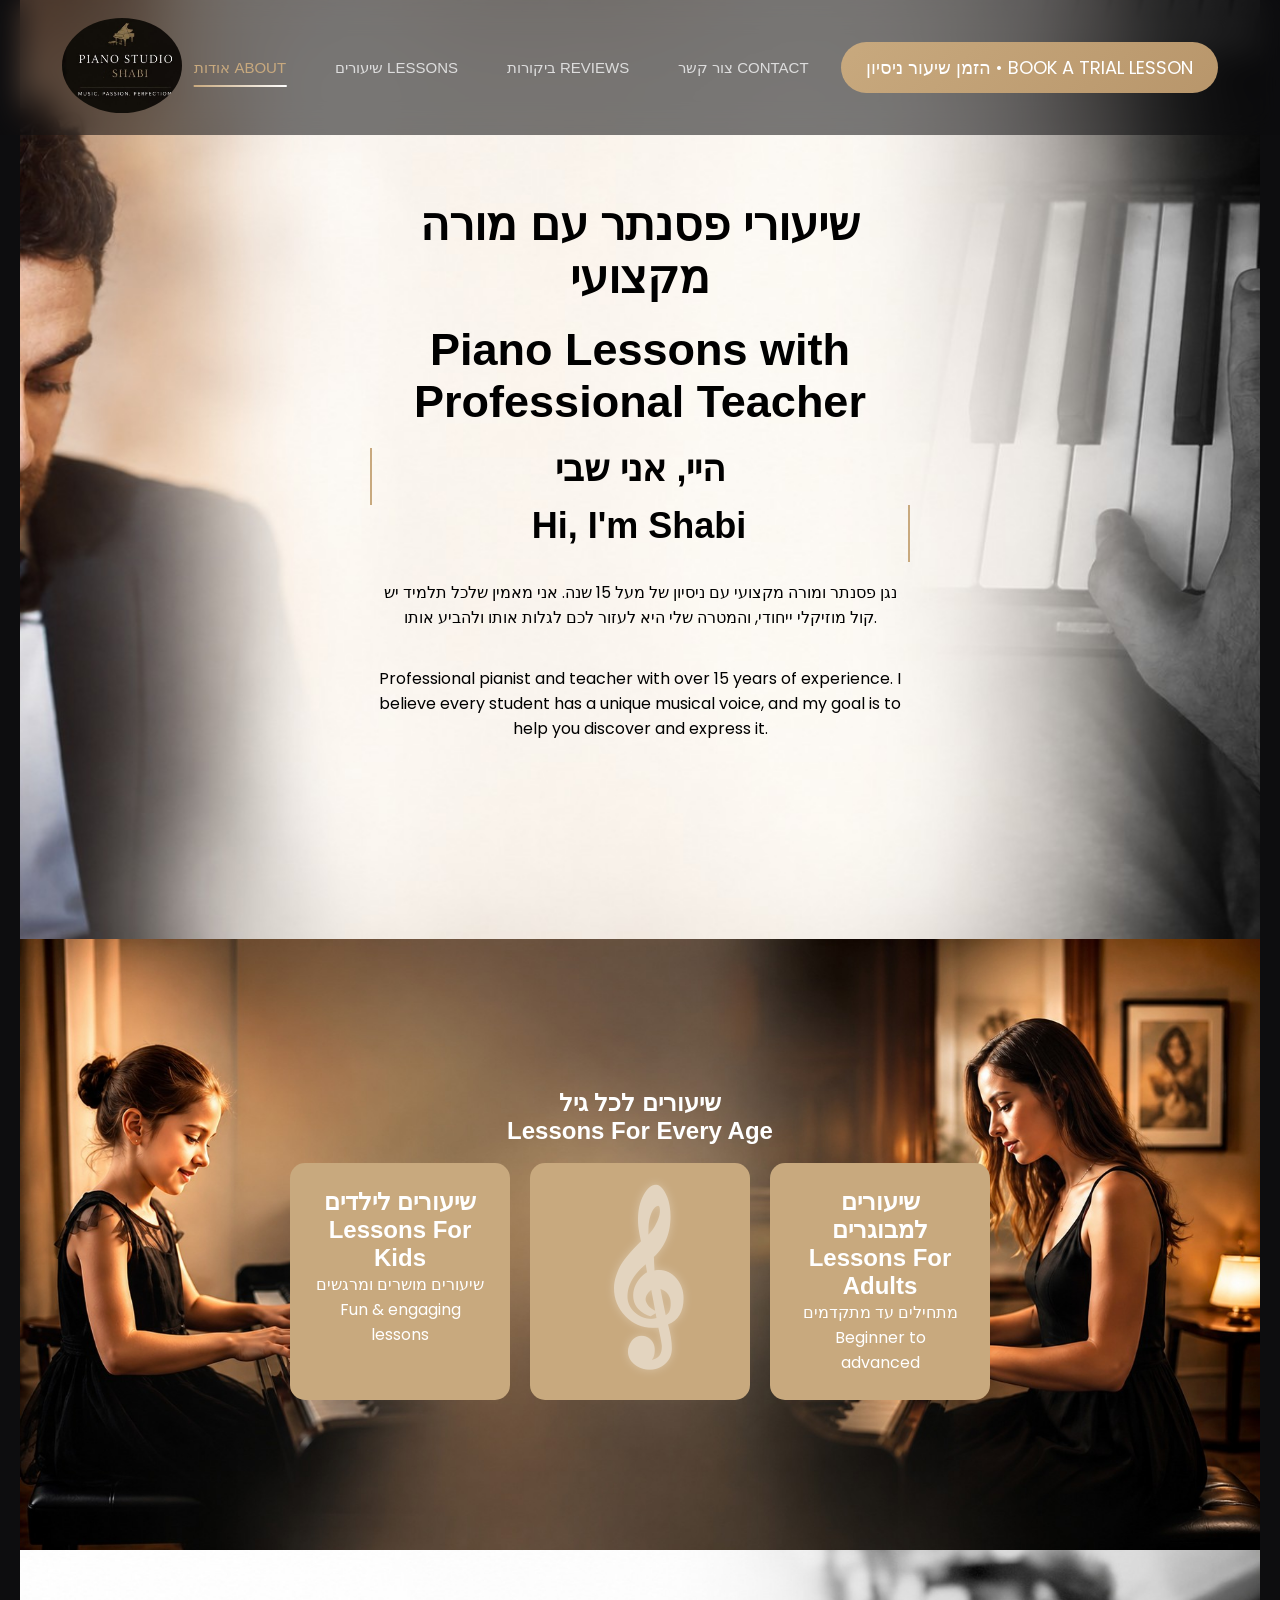
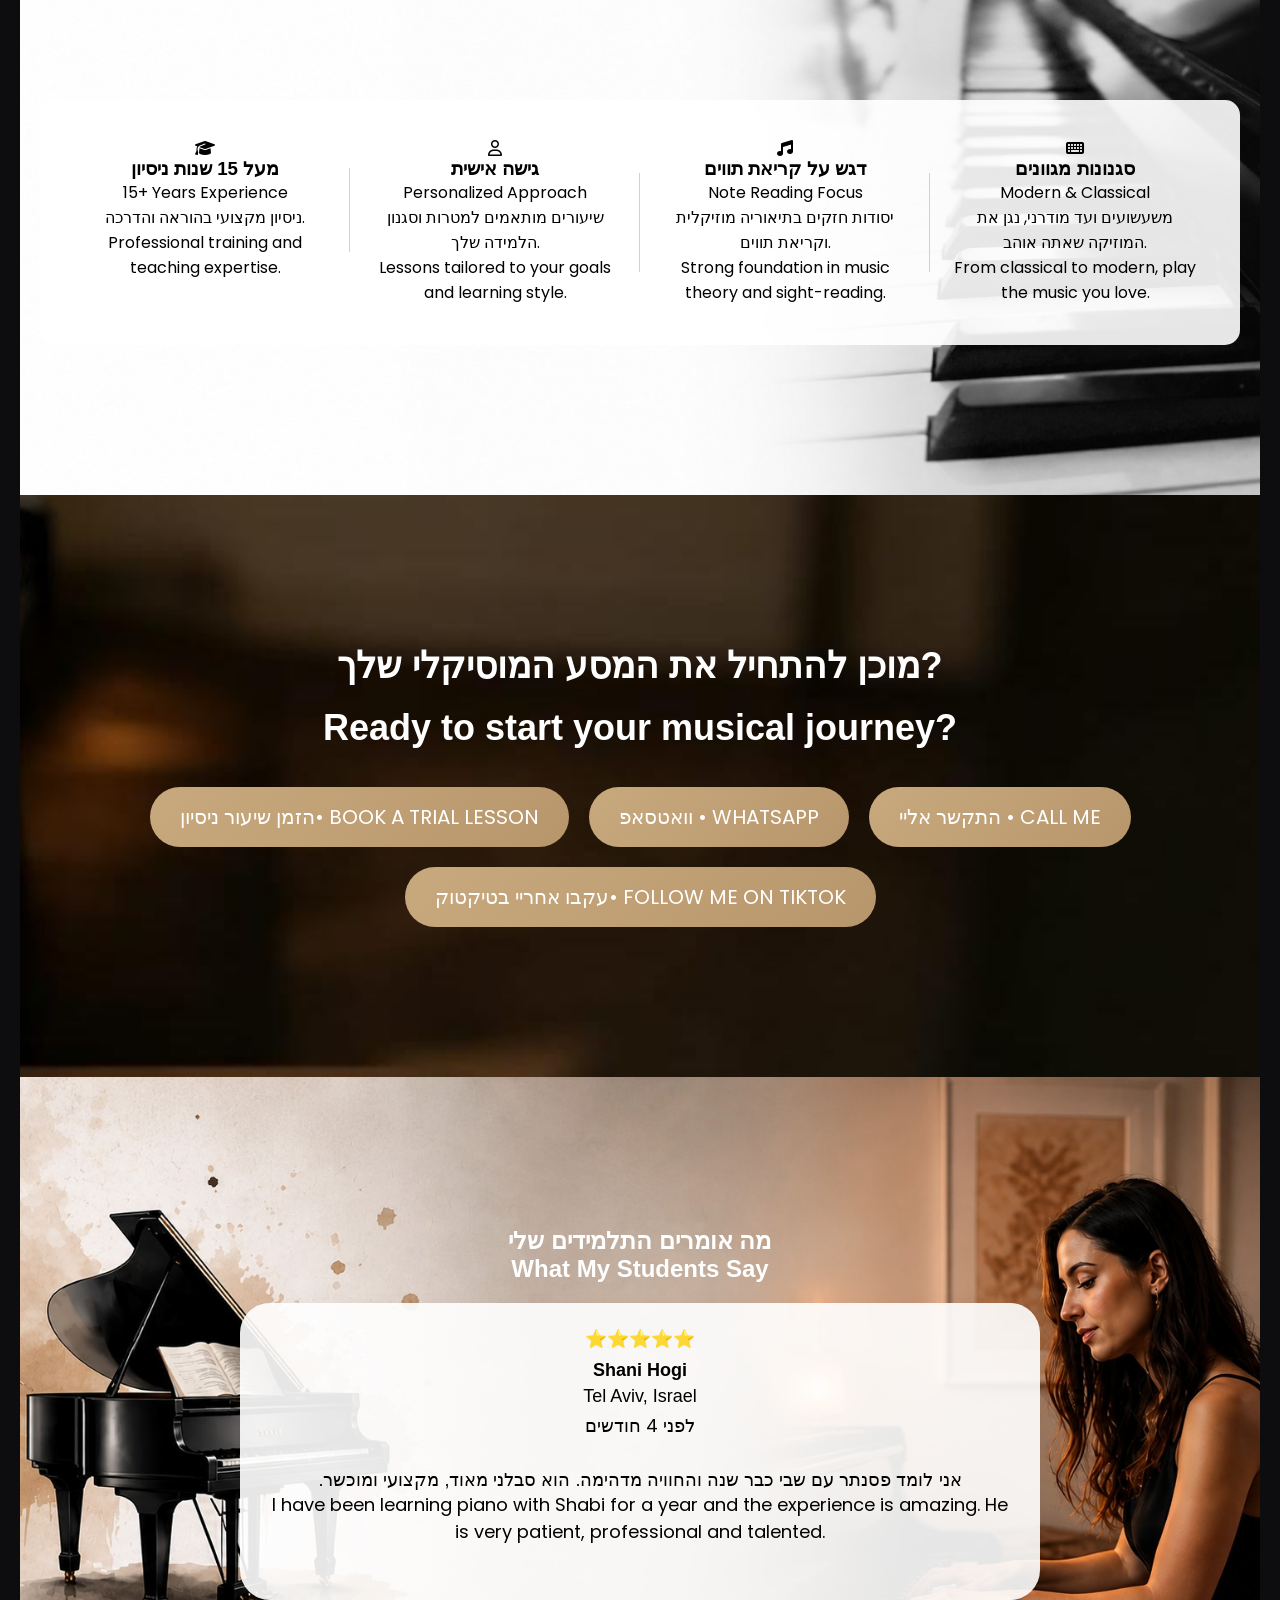
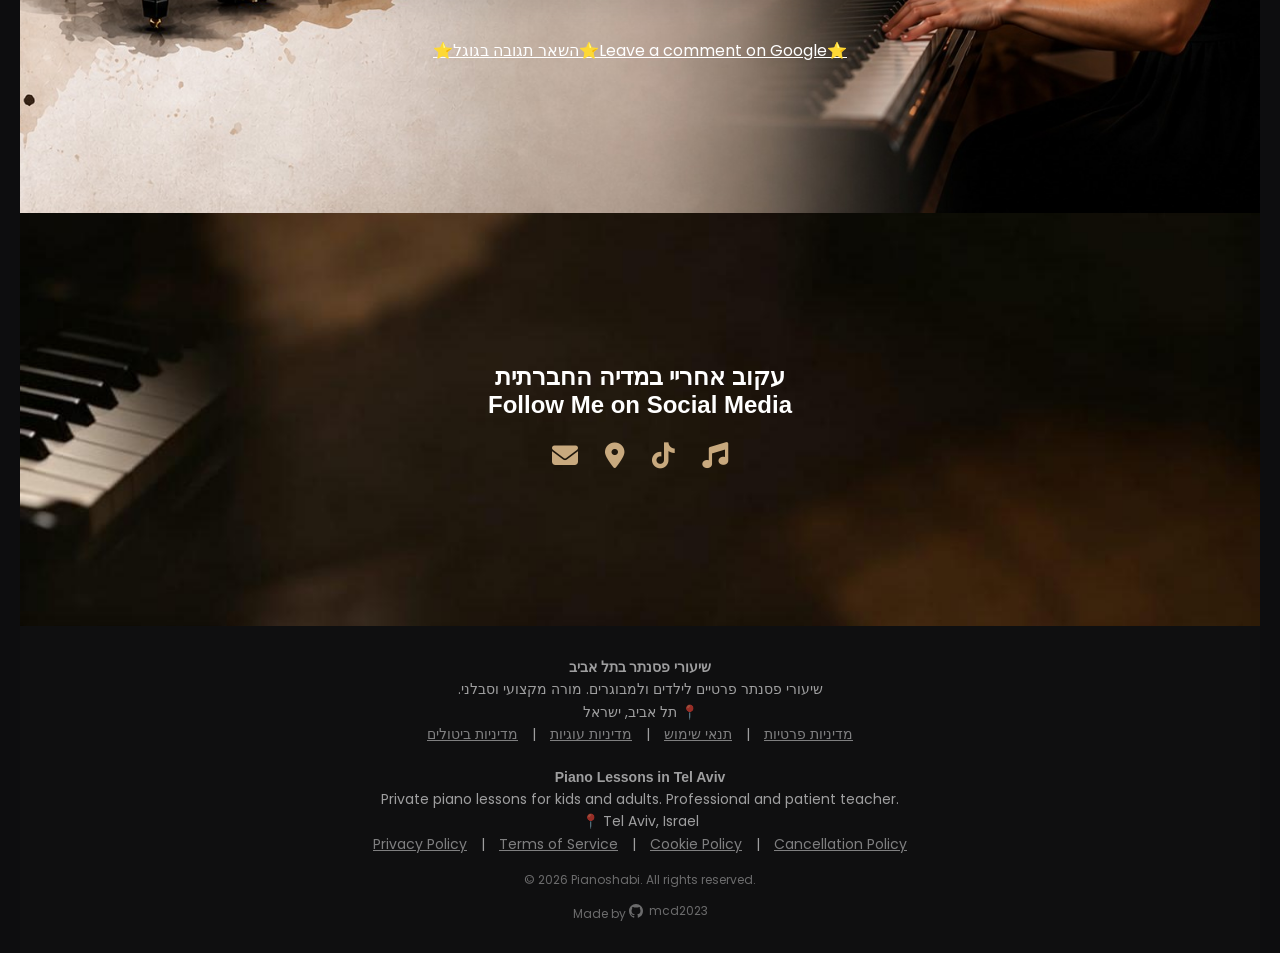
==== index.html @ 065fd882 "site update" ====
<!DOCTYPE html>
<html lang="en">
<head>
  <meta charset="UTF-8">

  <!-- SEO DESCRIPTION (EN + HEBREW) -->
  <meta name="description" content="Professional piano lessons for kids and adults in Tel Aviv. Learn piano with an experienced teacher. Book your trial lesson today. שיעורי פסנתר מקצועיים לילדים ומבוגרים בתל אביב. למדו פסנתר עם מורה מנוסה וקבעו שיעור ניסיון עוד היום.">

  <!-- KEYWORDS (EN + HEBREW) -->
  <meta name="keywords" content="piano lessons, piano teacher, learn piano, piano studio, music lessons, Tel Aviv piano lessons, שיעורי פסנתר, מורה לפסנתר, לימוד פסנתר, פסנתר תל אביב">

  <meta name="author" content="Piano Studio">

  <title>Piano Lessons | Professional Piano Teacher | שיעורי פסנתר</title>

  <meta name="viewport" content="width=device-width, initial-scale=1.0">

  <!-- OPEN GRAPH (SOCIAL + ADS BOOST) -->
  <meta property="og:title" content="Piano Lessons in Tel Aviv | שיעורי פסנתר">
  <meta property="og:description" content="Learn piano with a professional teacher. Book your trial lesson today. שיעורי פסנתר מקצועיים בתל אביב.">
  <meta property="og:type" content="website">

  <link rel="stylesheet" href="style.css">
  <link rel="stylesheet" href="https://cdnjs.cloudflare.com/ajax/libs/font-awesome/6.4.0/css/all.min.css">
  <link href="https://fonts.googleapis.com/css2?family=Playfair+Display:wght@400;600;700&family=Poppins:wght@300;400;500;600&display=swap" rel="stylesheet">

  <link rel="icon" type="image/png" href="assets/favicon.png">

  <script async src="https://www.googletagmanager.com/gtag/js?id=AW-XXXX"></script>
</head>

<body>


<!-- 🎵 BACKGROUND MUSIC -->
<audio id="bg-music" loop>
  <source src="assets/leberch-piano-438549.mp3" type="audio/mpeg">
</audio>

<header id="header">

  <div class="logo">
    <img src="assets/logo.jpg" alt="logo">
  </div>

  <nav class="nav">
    <a href="#about">אודות <span>ABOUT</span></a>
    <a href="#lessons">שיעורים <span>LESSONS</span></a>
    <a href="#reviews">ביקורות <span>REVIEWS</span></a>
    <a href="#contact">צור קשר <span>CONTACT</span></a>
  </nav>

  <div class="buttons">
    <button class="main-btn" onclick="openWhatsApp()">
      הזמן שיעור ניסיון • BOOK A TRIAL LESSON  
    </button>
  </div>

</header>

<!-- ABOUT -->
<section id="about" class="about">
  <div class="about-text">
      <br>
      <div class="fade"><h1>שיעורי פסנתר עם מורה מקצועי</h1></div> <!--fade-effect-->
      <div class="fade"><h1>Piano Lessons with Professional Teacher</h1></div>
      <div class="typing-rtl"><h2>היי, אני שבי</h2></div><!--typing-effect-->
      <div class="typing"><h2>Hi, I'm Shabi</h2></div>
      <br>
      <p> נגן פסנתר ומורה מקצועי עם ניסיון של מעל 15 שנה. אני מאמין שלכל תלמיד יש קול מוזיקלי ייחודי, והמטרה שלי היא לעזור לכם לגלות אותו ולהביע אותו.</p>  
      <br>
      <br>
      <p>Professional pianist and teacher with over 15 years of experience. I believe every student has a unique musical voice, and my goal is to help you discover and express it.</p>
      <br> 
  </div>
</section>

<!-- LESSONS -->
<section id="lessons" class="lessons">
   <h2>שיעורים לכל גיל</h2>
   <h2>Lessons For Every Age</h2>
  <br>
  <div class="cards">
    <div class="card">
      <h2>שיעורים לילדים</h2>
      <h2>Lessons For Kids</h2>
      <p>שיעורים מושרים ומרגשים</p>
      <p>Fun & engaging lessons</p>
    </div>
   <div class="card fade">
      <h2 class="clef ">𝄞</h2> <!-- clef-effect -->
   </div>
    <div class="card">
      <h2>שיעורים למבוגרים</h2>
      <h2>Lessons For Adults</h2>
      <p>מתחילים עד מתקדמים</p>
      <p>Beginner to advanced</p>      
    </div>
  </div>
</section>

 
<!-- FEATURES -->

<section class="features-section">
    <div class="container reveal"><!-- effect -->
        <!--  1 -->
        <div class="feature-item reveal">
            <div class="icon"><i class="fa-solid fa-graduation-cap"></i></div>
            <h3>מעל 15 שנות ניסיון</h3>
            <p>15+ Years Experience</p>
            <p>ניסיון מקצועי בהוראה והדרכה.</p>
            <p>Professional training and teaching expertise.</p>
            
        </div>

        <!--  2 -->
        <div class="feature-item">
            <div class="icon"><i class="fa-regular fa-user"></i></div>
            <h3>גישה אישית</h3>
            <p>Personalized Approach</p>
            <p>שיעורים מותאמים למטרות וסגנון הלמידה שלך.</p>
            <p>Lessons tailored to your goals and learning style.</p>
        </div>

        <!--  3 -->
        <div class="feature-item">
            <div class="icon"><i class="fa-solid fa-music"></i></div>
            <h3>דגש על קריאת תווים</h3>
            <p>Note Reading Focus</p>
            <p>יסודות חזקים בתיאוריה מוזיקלית וקריאת תווים.</p>
            <p>Strong foundation in music theory and sight-reading.</p>
        </div>

        <!--  4 -->
        <div class="feature-item">
            <div><i class="fa-solid fa-keyboard"></i></div>
            <h3>סגנונות מגוונים</h3>
            <p>Modern & Classical</p>
            <p>משעשועים ועד מודרני, נגן את המוזיקה שאתה אוהב.</p>
            <p>From classical to modern, play the music you love.</p>
            
        </div>
    </div>
</section>

<!-- cta -->
  <section id="cta" class="cta">
    <h2>מוכן להתחיל את המסע המוסיקלי שלך?</h2>
    <h2>Ready to start your musical journey?</h2>
    <br>
    <div class="cards">
        <div class="buttons">
          <button class="main-btn" onclick="openWhatsApp()">
          הזמן שיעור ניסיון• BOOK A TRIAL LESSON   
          </button>
        </div>
        <div class="buttons">
          <button class="main-btn" onclick="openWhatsApp()">
            וואטסאפ • WHATSAPP 
          </button>
        </div>
        <div class="buttons">
          <a href="tel:+972523726062">
            <button class="main-btn">התקשר אליי • CALL ME</button>
          </a>
        </div>
        <div class="buttons">
          <a href="https://www.tiktok.com/@piano.shabi" target="_blank"><button class="main-btn">
           עקבו אחריי בטיקטוק• FOLLOW ME ON TIKTOK
          </button>
          </a>
        </div>
    </div>
  </section>


<!-- REVIEWS -->
<section id="reviews" class="reviews">
  <h2>מה אומרים התלמידים שלי</h2>
  <h2>What My Students Say</h2> 

 
  <div class="cta">
     <div class="review-card" id="reviewCard">

        <div class="review-stars" id="stars">⭐⭐⭐⭐⭐</div>

        <div class="name" id="reviewName"></div>

        <div class="location" id="reviewLocation"></div> 

        <p class="time" id="reviewTime"></p>

        <div class="original" id="reviewOriginal" dir="rtl"></div>

        <p class="text" id="reviewText"></p>

         
                      
     </div>
    <br>
     <a href="https://maps.app.goo.gl/Va5JTXcJv8MMtu4t5?g_st=ic" target="_blank" style="color: white;"> ⭐השאר תגובה בגוגל⭐Leave a comment on Google⭐</a>
  </div>
</section>

<!-- SOCIAL MEDIA -->
<section id="contact" class="social-media">
 
  <h2>עקוב אחריי במדיה החברתית</h2>
  <h2>Follow Me on Social Media</h2>

  <br>
<div class="social-icons">

  <a href="mailto:sabisamarya@gmail.com">
    <i class="fas fa-envelope"></i>
  </a>

  <a href="https://maps.app.goo.gl/Va5JTXcJv8MMtu4t5?g_st=ic" target="_blank">
    <i class="fas fa-map-marker-alt"></i>
  </a>

  <a href="https://www.tiktok.com/@piano.shabi" target="_blank">
    <i class="fab fa-tiktok"></i>
  </a>

   <a href="https://www.simple piano.com/@piano.shabi" target="_blank">
    <i class="fas fa-music"></i>
  </a>

</div>
</section>

<footer style="background:#111; color:#fff; padding:30px; text-align:center; font-size:14px; line-height:1.6;">

  <!-- 🇮🇱 İBRANİCE -->
  <div dir="rtl" style="margin-bottom:20px;">
    <p><strong>שיעורי פסנתר בתל אביב</strong></p>
    <p>שיעורי פסנתר פרטיים לילדים ולמבוגרים. מורה מקצועי וסבלני.</p>

    <p>📍 תל אביב, ישראל</p>

    <p>
      <a href="privacy.html" style="color:#ccc; margin:0 10px;">מדיניות פרטיות</a> |
      <a href="terms.html" style="color:#ccc; margin:0 10px;">תנאי שימוש</a> |
      <a href="cookies.html" style="color:#ccc; margin:0 10px;">מדיניות עוגיות</a> |
      <a href="cancellation.html" style="color:#ccc; margin:0 10px;">מדיניות ביטולים</a>
    </p>
  </div>

  <!-- 🇬🇧 ENGLISH -->
  <div>
    <p><strong>Piano Lessons in Tel Aviv</strong></p>
    <p>Private piano lessons for kids and adults. Professional and patient teacher.</p>

    <p>📍 Tel Aviv, Israel</p>

    
    <p>
      <a href="privacy.html" style="color:#ccc; margin:0 10px;">Privacy Policy</a> |
      <a href="terms.html" style="color:#ccc; margin:0 10px;">Terms of Service</a> |
      <a href="cookies.html" style="color:#ccc; margin:0 10px;">Cookie Policy</a> |
      <a href="cancellation.html" style="color:#ccc; margin:0 10px;">Cancellation Policy</a>
    </p>
  </div>

  <!-- COPYRIGHT -->
  <p style="margin-top:15px; font-size:12px; color:#aaa;">
    © 2026 Pianoshabi. All rights reserved.
  </p>

  <!-- MADE BY -->
  <p style="margin-top:12px; font-size:12px; color:#aaa;">
    Made by 
    <a href="https://github.com/mcd2023" target="_blank"
       style="color:#aaa; text-decoration:none; display:inline-flex; align-items:center; gap:6px;">

      <svg height="14" width="14" viewBox="0 0 16 16" fill="currentColor">
        <path d="M8 0C3.58 0 0 3.58 0 8c0 3.54 2.29 6.53 5.47 7.59.4.07.55-.17.55-.38
        0-.19-.01-.82-.01-1.49-2.01.37-2.53-.49-2.69-.94-.09-.23-.48-.94-.82-1.13
        -.28-.15-.68-.52-.01-.53.63-.01 1.08.58 1.23.82.72 1.21 1.87.87 2.33.66
        .07-.52.28-.87.51-1.07-1.78-.2-3.64-.89-3.64-3.95
        0-.87.31-1.59.82-2.15-.08-.2-.36-1.02.08-2.12
        0 0 .67-.21 2.2.82.64-.18 1.32-.27 2-.27
        .68 0 1.36.09 2 .27 1.53-1.04 2.2-.82 2.2-.82
        .44 1.1.16 1.92.08 2.12.51.56.82 1.27.82 2.15
        0 3.07-1.87 3.75-3.65 3.95.29.25.54.73.54 1.48
        0 1.07-.01 1.93-.01 2.2 0 .21.15.46.55.38
        A8.013 8.013 0 0 0 16 8c0-4.42-3.58-8-8-8z"/>
      </svg>

      mcd2023
    </a>
  </p>

</footer>

<script src="script.js"></script>

<!-- 🔝 TOP BUTTON -->
<button id="topBtn" class="top-btn">↑</button>

<!-- BEGIN PLERDY CODE -->
<script type="text/javascript" defer data-plerdy_code='1'>
    var _protocol="https:"==document.location.protocol?"https://":"http://";
    _site_hash_code = "7cf0a7e5f6e8e8bd18da2a8c5b919ad5",_suid=76015, plerdyScript=document.createElement("script");
    plerdyScript.setAttribute("defer",""),plerdyScript.dataset.plerdymainscript="plerdymainscript",
    plerdyScript.src="https://a.plerdy.com/public/js/click/main.js?v="+Math.random();
    var plerdymainscript=document.querySelector("[data-plerdymainscript='plerdymainscript']");
    plerdymainscript&&plerdymainscript.parentNode.removeChild(plerdymainscript);
    try{document.head.appendChild(plerdyScript)}catch(t){console.log(t,"unable add script tag")}
</script>
<!-- END PLERDY CODE -->


</body>
</html>
---- style.css ----
/* ========================= RESET ========================= */

* {
  margin: 0;
  padding: 0;
  box-sizing: border-box;
  font-family: "Segoe UI", Arial, sans-serif;
  
}


body, p, a, button {
  font-family: 'Poppins', sans-serif;
}

/* ========================= BODY (TEK VE DOĞRU) ========================= */

body {
  background: #0d0d0f;
  color: #fff;
  text-align: center;
  padding: 0 20px;
  
}

/* ========================= STICKY GLASS HEADER ========================= */
header {
  position: fixed;
  top: 0;
  left: 0;
  width: 100%;
  z-index: 999;

  display: flex;
  justify-content: center;
  align-items: center;

  padding: 18px 40px;

  background: rgba(13, 13, 15, 0.55);
  backdrop-filter: blur(14px);
  -webkit-backdrop-filter: blur(14px);

  transition: 0.3s ease;
}

/* scroll olunca küçülme efekti */
header.scrolled {
  padding: 10px 40px;
  background: rgba(10, 10, 12, 0.85);
  box-shadow: 0 10px 30px rgba(0,0,0,0.4);
}

header img {
  width: 120px;
  height: auto;
  transition: 0.3s ease;
  border-radius: 50%;
}

header button {
  margin-left: 20px;
}
/* ========================= NAV ========================= */
.nav {
  display: flex;
  gap: 25px;
}

.nav a {
  position: relative;
  text-decoration: none;
  color: #ddd;
  font-size: 15px;
  padding: 8px 12px;
  transition: 0.3s;
}

/* hover glow */
.nav a:hover {
  color: #c8a97e;
  transform: translateY(-2px);
}

/* ========================= ACTIVE UNDERLINE ========================= */
.nav a::after {
  content: "";
  position: absolute;
  left: 50%;
  bottom: 0;
  width: 0%;
  height: 2px;
  background: linear-gradient(90deg, #c8a97e, #fff);
  transition: 0.3s ease;
  transform: translateX(-50%);
}

.nav a.active::after {
  width: 80%;
}

.nav a.active {
  color: #c8a97e;
}

/* ========================= BUTTON ========================= */

.main-btn {
  padding: 12px 25px;
  border-radius: 30px;
  background: linear-gradient(135deg, #c8a97e, #b8966b);
  border: none;
  color: #fff;
  cursor: pointer;
  font-size: 18px;
  transition: 0.3s;
}

.main-btn:hover {
  transform: scale(1.05);
}


/* ABOUT */

.about {
  background-image: url("assets/about.jpg");
  background-size: cover;
  background-position: center;
  background-repeat: no-repeat;
  color: black;
  padding: 150px 20px;
}


.about h1 {
  font-size: 45px;
  margin-bottom: 20px;
}

.about h2 {
  font-size: 36px;
  margin-bottom: 15px;
}


.about-text {
  max-width: 600px;
  margin: 0 auto;
  padding: 30px;
  border-radius: 15px;
}


.multi-ticker {
  overflow: hidden;
 
  color: black;
  padding: 10px 0;
}


.typing {
  font-size: 24px;
  color: black;
  white-space: nowrap;
  overflow: hidden;
  border-right: 2px solid #c8a97e; /* imleç efekti */
  width: 0;
  animation: typing 4s steps(300, end) forwards, blink 0.2s infinite;
}

/* yazı yazılma efekti */
@keyframes typing {
  from { width: 0 }
  to { width: 100% }
}

/* imleç yanıp sönme */
@keyframes blink {
  50% { border-color: transparent }
}

.typing-rtl {
  font-size: 24px;
  color: black;

  direction: rtl;              /* 🔥 Hebrew */
  white-space: nowrap;
  overflow: hidden;

  border-left: 2px solid #c8a97e; /* imleç sağda değil solda */
  
  width: 100%;
  max-width: 0;

  animation: typingRTL 4s steps(40, end) forwards,
             blinkRTL 0.7s infinite;
}

/* sağdan yazılma efekti */
@keyframes typingRTL {
  from { max-width: 0; }
  to { max-width: 100%; }
}

/* imleç efekti */
@keyframes blinkRTL {
  50% { border-color: transparent; }
}

.fade {
  opacity: 0;
  transform: translateY(20px);
  animation: fadeIn 1s ease forwards;
}

@keyframes fadeIn {
  to {
    opacity: 1;
    transform: translateY(0);
  }
}

.reveal {
  opacity: 0;
  transform: translateY(30px);
  transition: 0.8s;
}

.reveal.active {
  opacity: 1;
  transform: translateY(0);
}


/* LESSONS */

.lessons {
  background-image: url("assets/lessons.jpg");
  background-size: cover;
  background-position: center;
  background-repeat: no-repeat;
  color: white;
  padding: 150px 20px;
}

.clef {
  font-size: 150px;
  color: white;
  opacity: 0.5;
  text-shadow: 0 0 10px rgba(255,255,255,0.6);
  animation: glow 2s infinite alternate;
}

@keyframes glow {
  from {
    text-shadow: 0 0 5px rgba(255,255,255,0.3);
  }
  to {
    text-shadow: 0 0 20px rgba(255,255,255,0.8);
  }
}
/* CTA */

 #cta {
  background-image: url("assets/cta.jpg");
  background-size: cover;
  background-position: center;
  background-repeat: no-repeat;
  color: black;
  padding: 150px 20px;
}

.cta h2 {
  color: white;
  font-size: 36px;
  margin-bottom: 20px;
}

.cta p {
  font-size: 18px;
  margin-bottom: 30px;
} 

.cta .main-btn {
  font-size: 20px;
  padding: 15px 30px;
}



/* COMMENT */

.reviews {
  background-image: url("assets/reviews.jpg");
  background-size: cover;
  background-position: center;
  background-repeat: no-repeat;
 
  padding: 150px 20px;
}



.testimonial-section {
  text-align: center;
  padding: 60px 20px;
  background: #f9f9f9;
}


.review-card {
  max-width: 800px;  
  margin: 20px auto;
  padding: 25px;
  background: rgba(255, 255, 255, 0.9);
  border-radius: 30px;
  box-shadow: 0 10px 25px rgba(0,0,0,0.08);
  text-align: center;
  opacity: 0;
  transition: 0.6s;
  
}

.review-card  a{
  display: inline-block;
  margin-top: 18px;
  padding: 10px 20px;
  background: #c8a97e;
  color: white;
  border-radius: 30px;
  text-decoration: none;
  transition: 0.3s;
}

.review-card.show {
  opacity: 1;
}

.review-stars {
  color: gold;
  font-size: 18px;
  margin-bottom: 10px;
}


.name {
  color: black;
  font-size: 18px;
  font-weight: bold;
  margin-top: 10px;
}


.location {
  font-size: 18px;
  color: black;
  margin-top: 5px;  
}
  

.time {
  font-size: 14px;
  color:black;
  margin-top: 5px;
  direction: rtl;
  unicode-bidi: bidi-override; 
}
.original {
  font-size: 18px;
  color: black;
  margin-top: 10px;
  direction: rtl;
  unicode-bidi: bidi-override;
}


.text {
  color: black;
  font-size: 14px;
  margin-bottom: 15px;

}



/* SOCIAL MEDIA */

.social-media {
  background-image: url("assets/social-media.jpg");
  background-size: cover;
  background-position: center;
  background-repeat: no-repeat;
  color: white;
  padding: 150px 20px;
  

}

/* FEATURES */

.features-section {
  background-image: url("assets/features.jpg");
  background-size: cover;
  background-position: center;
  background-repeat: no-repeat;
  color: white;
  padding: 150px 20px;
}

.container {
  color: black;
  background-color: rgba(255, 255, 255, 0.9);
  max-width: 1200px;
  margin: 0 auto;
  display: flex;
  justify-content: space-between;
  align-items: flex-start;
  text-align: center;
  border-radius: 15px;  
  padding: 40px 20px;
}


.feature-item {
  flex: 1;
  padding: 0 20px;
  position: relative;
}

.feature-item:not(:last-child)::after {
  content: "";
  position: absolute;
  right: 0;
  top: 20%;
  height: 60%;
  width: 1px;
  background-color: #d1d1d1;
}

/* CARDS */

.cards {
  display: flex;
  justify-content: center;
  gap: 20px;
  flex-wrap: wrap;
}

.card {
  background: #c8a97e;
  padding: 25px;
  border-radius: 15px;
  width: 220px;
  transition: 0.3s;
}

.card:hover {
  transform: translateY(-5px);
}

/* SOCIAL ICONS */

.social-icons a {
  margin: 0 10px;
  font-size: 26px;
  color: #c8a97e;
  transition: 0.3s;
  text-decoration: none;
}

.social-icons a:hover {
  color: #ffffff;
  transform: scale(1.2);
}

/* FOOTER */

footer {
  padding: 20px;
  font-size: 12px;
  opacity: 0.6;
}

.top-btn {
  position: fixed;
  bottom: 25px;
  right: 25px;
  width: 50px;
  height: 50px;
  border-radius: 50%;
  border: none;
  background: linear-gradient(135deg, #c8a97e, #b8966b);
  color: #fff;
  font-size: 22px;
  cursor: pointer;
  box-shadow: 0 8px 20px rgba(0,0,0,0.3);
  display: none;
  align-items: center;
  justify-content: center;
  transition: 0.3s ease;
  z-index: 999;
}

.top-btn:hover {
  transform: translateY(-5px) scale(1.1);
  box-shadow: 0 12px 25px rgba(200,169,126,0.4);
}

/* =========================
   RESPONSIVE + BACKGROUND FINAL
========================= */

/* LARGE SCREEN */
@media (min-width: 1200px) {
  .container {
    max-width: 1200px;
    margin: 0 auto;
  }
}

/* TABLET */
@media (max-width: 1024px) {

  header {
    padding: 30px 20px;
  }

  .about,
  .lessons,
  .features-section,
  .reviews,
  .social-media,
  #cta {
    padding: 80px 20px;
  }
}

/* TABLET SMALL */
@media (max-width: 768px) {

  header {
    flex-direction: column;
    align-items: center;
    text-align: center;
    gap: 15px;
  }

  nav {
    flex-direction: column;
    align-items: center;
    width: 100%;
  }

  .buttons {
    width: 100%;
  }

  .main-btn {
    width: 100%;
    max-width: 300px;
  }

  .container {
    flex-direction: column;
    align-items: center;
  }

  .feature-item {
    width: 100%;
    padding: 15px 0;
  }

  .cards {
    flex-direction: column;
    align-items: center;
  }

  .review-card {
    width: 100%;
  }

  .about-text {
    padding: 20px;
  }

  /* 🔥 ARKA PLAN SAĞA KAYDIR */
  .about,
  .lessons,
  .reviews,
  .social-media,
  .features-section,
  #cta {
    background-position: right center;
    background-size: cover;
    background-repeat: no-repeat;
  }
}

/* MOBILE */
@media (max-width: 480px) {

  h1 {
    font-size: 24px;
  }

  h2 {
    font-size: 18px;
  }

  p {
    font-size: 14px;
  }

  header {
    padding: 20px 10px;
  }

  .main-btn {
    font-size: 16px;
    padding: 12px 20px;
  }

  .card {
    width: 100%;
    max-width: 300px;
  }

  img {
    width: 100%;
    height: auto;
  }

  .social-icons a {
    font-size: 22px;
  }

  /* 🔥 ARKA PLAN SAĞA KAYDIR */
  .about,
  .lessons,
  .reviews,
  .social-media,
  .features-section,
  #cta {
    background-position: right center;
    background-size: cover;
    background-repeat: no-repeat;
  }
}
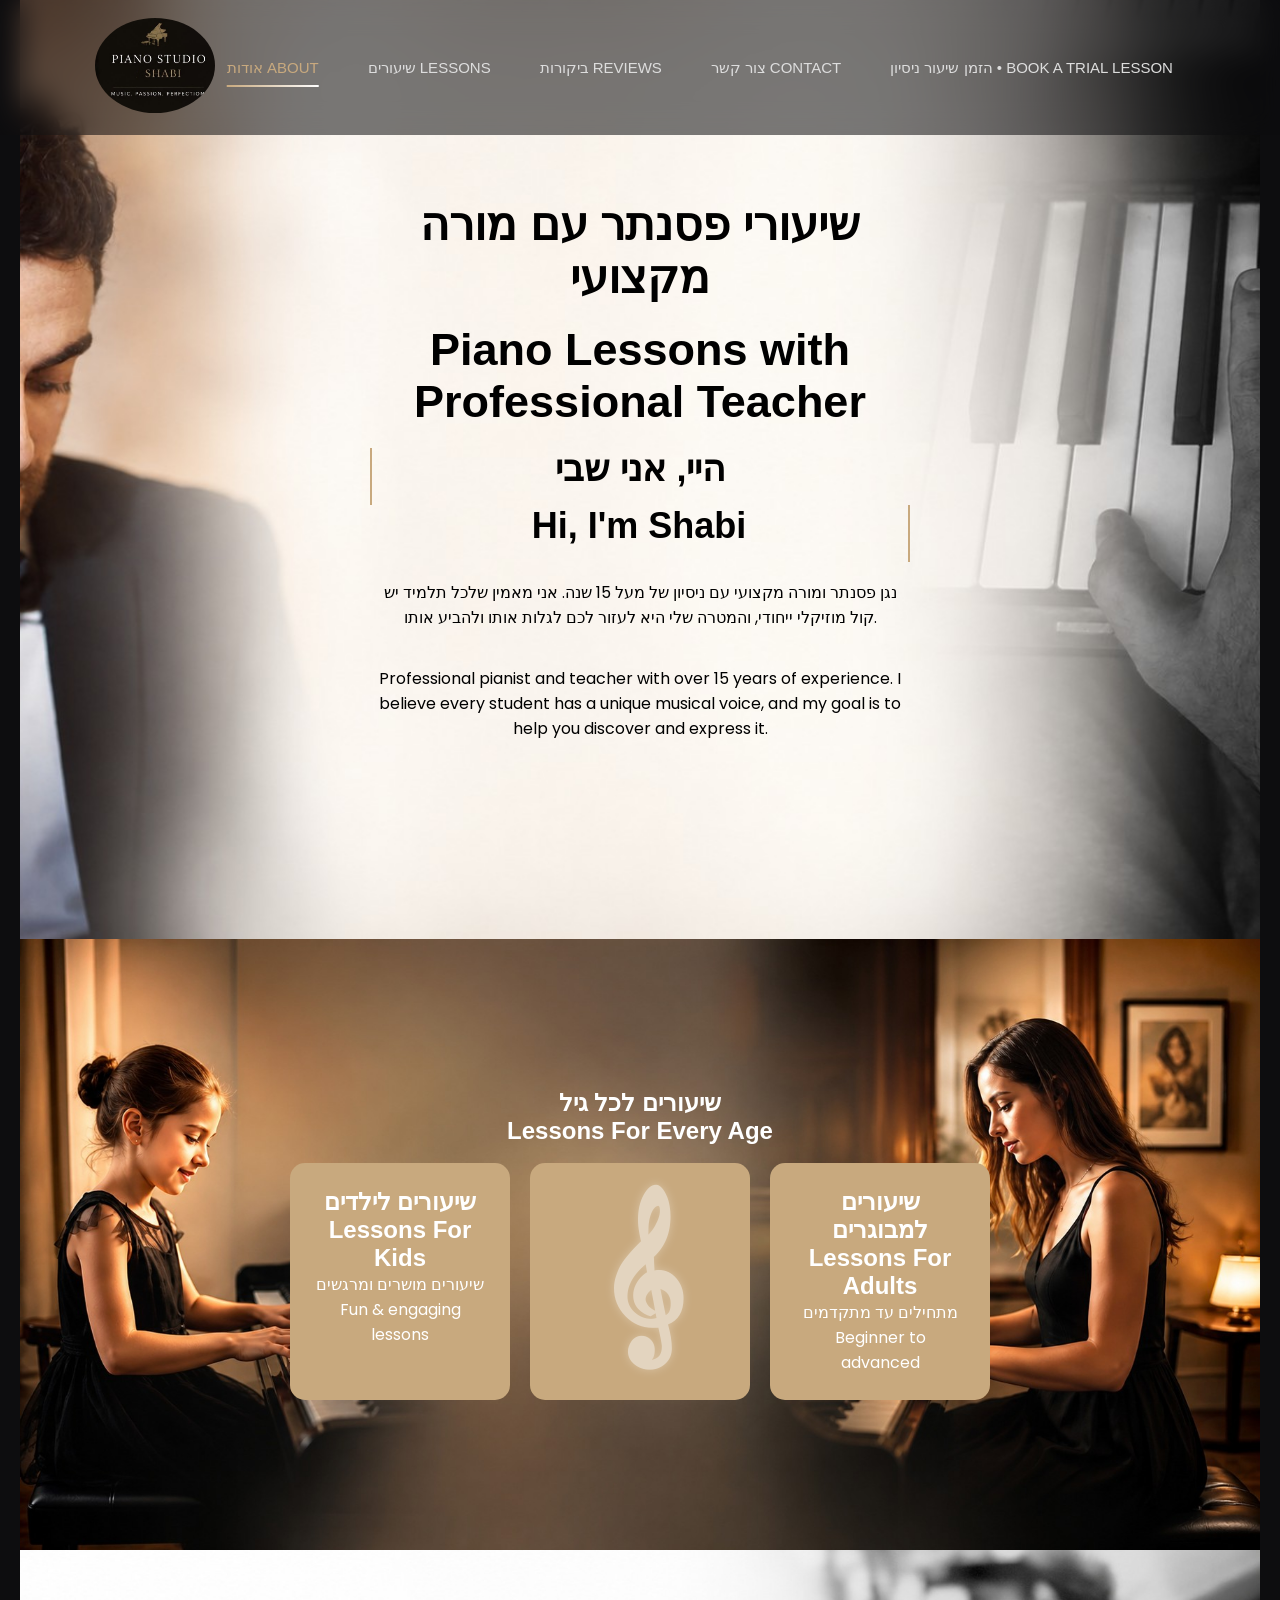
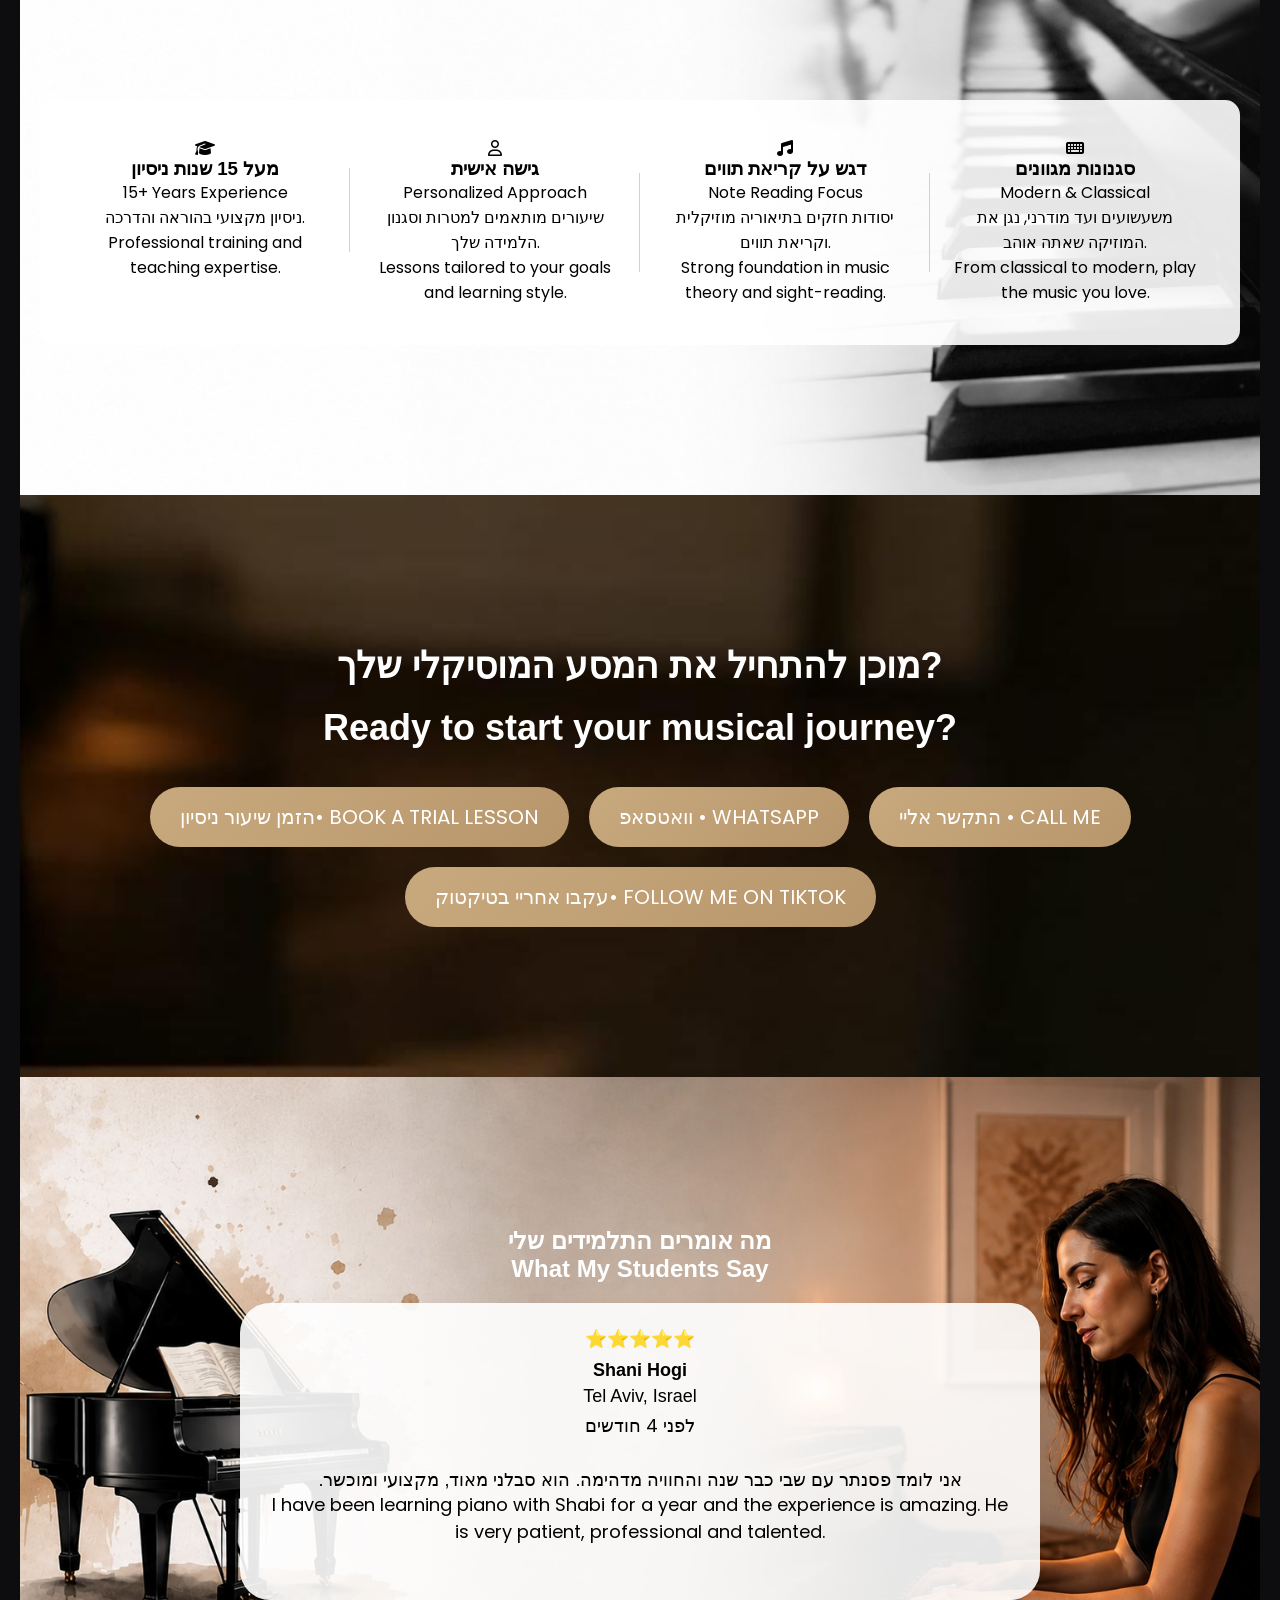
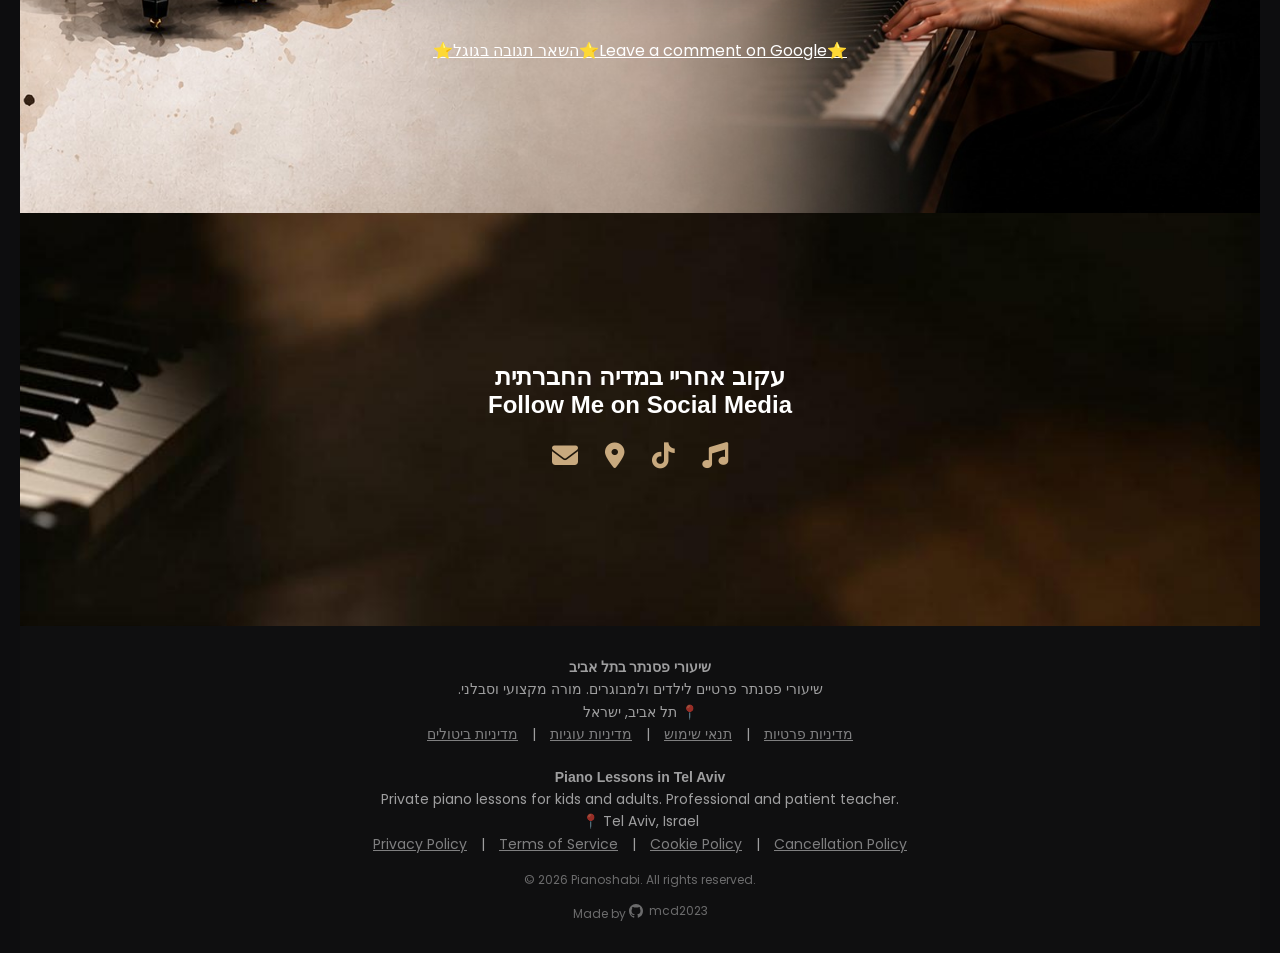
==== commit aabe1288: "site update" ====
--- a/index.html
+++ b/index.html
@@ -48,13 +48,10 @@
     <a href="#lessons">שיעורים <span>LESSONS</span></a>
     <a href="#reviews">ביקורות <span>REVIEWS</span></a>
     <a href="#contact">צור קשר <span>CONTACT</span></a>
-  </nav>
-
-  <div class="buttons">
-    <button class="main-btn" onclick="openWhatsApp()">
-      הזמן שיעור ניסיון • BOOK A TRIAL LESSON  
-    </button>
-  </div>
+    <a href="" onclick="openWhatsApp()"><span>
+      הזמן שיעור ניסיון • BOOK A TRIAL LESSON </span></a>
+  </nav>  
+
 
 </header>
 
--- a/style.css
+++ b/style.css
@@ -541,6 +541,26 @@
 @media (max-width: 768px) {
 
   header {
+  position: sticky;
+  top: 0;
+  z-index: 999;
+  background: #000; /* şart! yoksa şeffaf olur */
+  }
+
+
+  body {
+    background-color: #111; /* genel arka plan */
+  }
+
+  .about,
+  .lessons,
+  .reviews,
+  .features-section {
+    background-color: #1a1a1a; /* sectionlara ayrı renk */
+    background-image: none; /* varsa arka plan resmini kapatır */
+  }  
+
+  header {
     flex-direction: column;
     align-items: center;
     text-align: center;
@@ -601,6 +621,26 @@
 /* MOBILE */
 @media (max-width: 480px) {
 
+  header {
+  position: sticky;
+  top: 0;
+  z-index: 999;
+  
+  }
+
+  body {
+    background-color: #111; /* genel arka plan */
+  }
+
+  .about,
+  .lessons,
+  .reviews,
+  .features-section {
+    background-color: #1a1a1a; /* sectionlara ayrı renk */
+    background-image: none; /* varsa arka plan resmini kapatır */
+  }  
+
+  
   h1 {
     font-size: 24px;
   }
@@ -618,8 +658,9 @@
   }
 
   .main-btn {
-    font-size: 16px;
+    font-size: 14px;
     padding: 12px 20px;
+
   }
 
   .card {
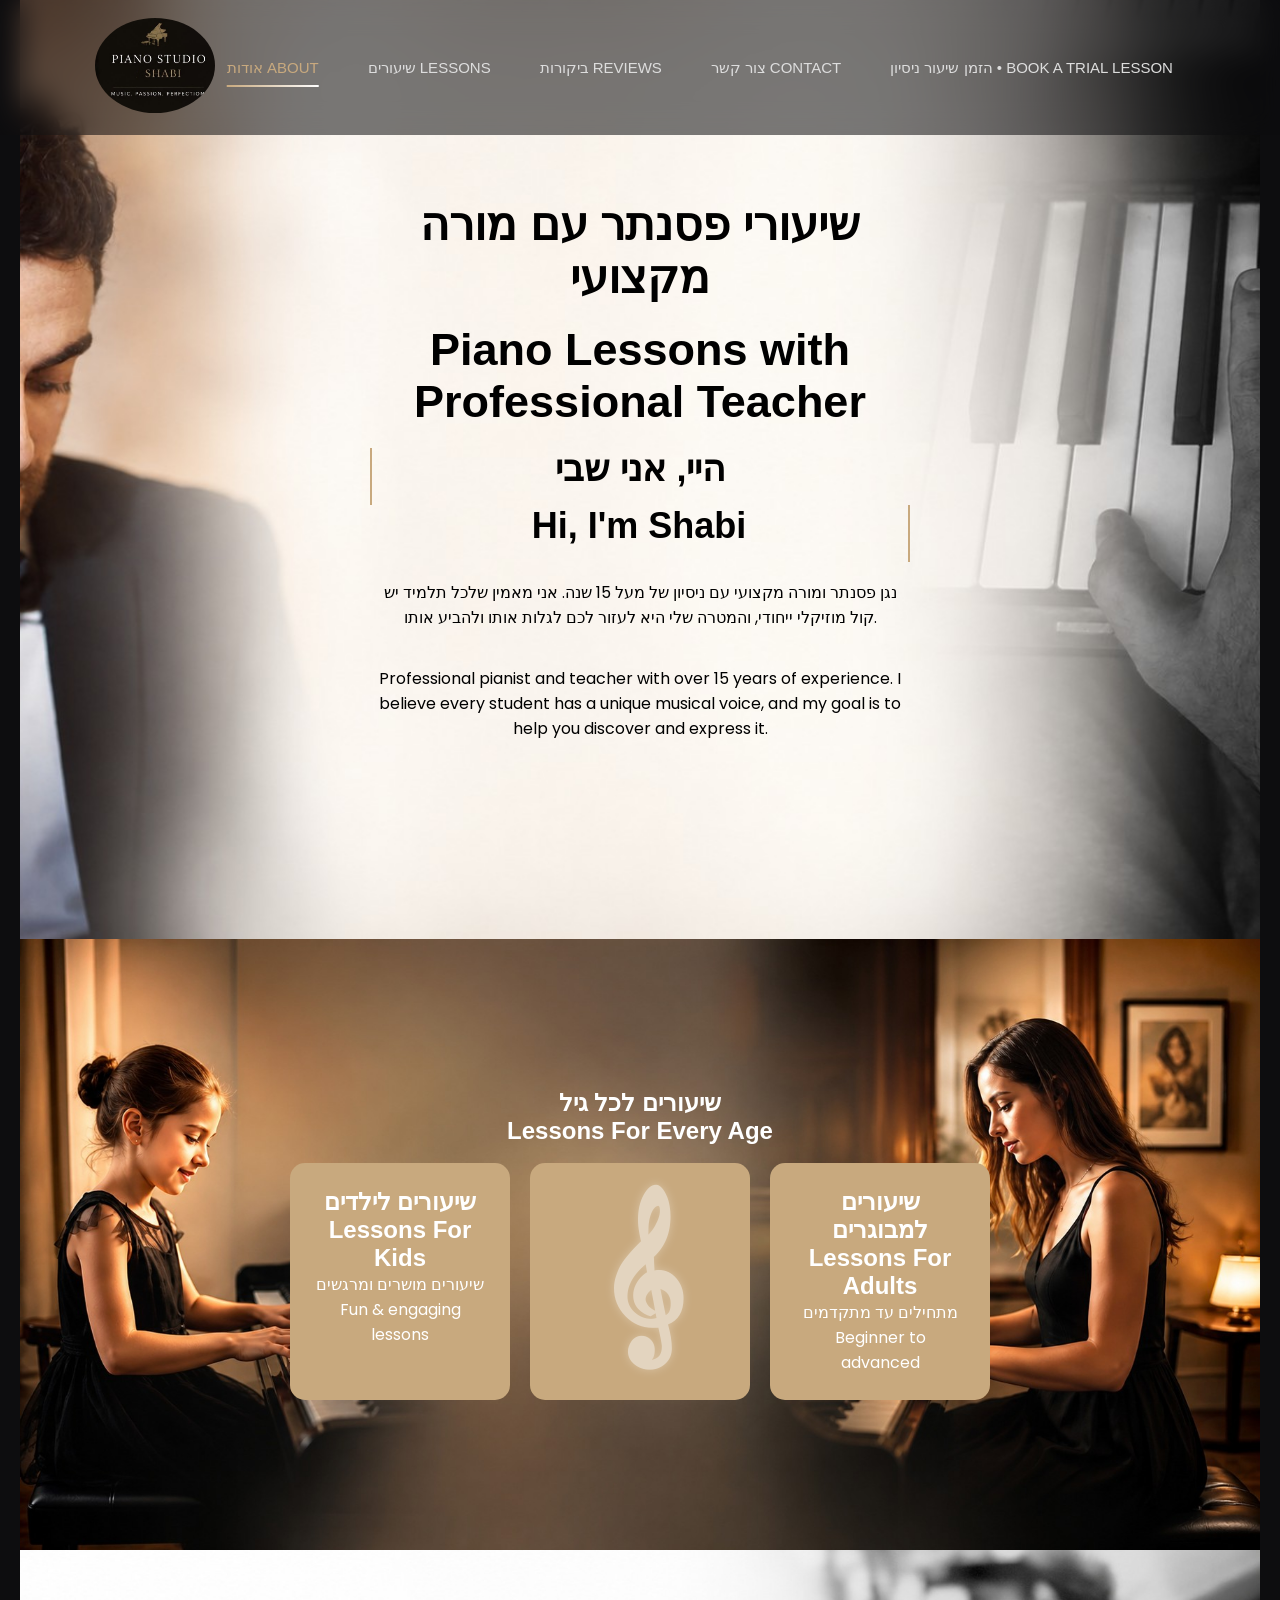
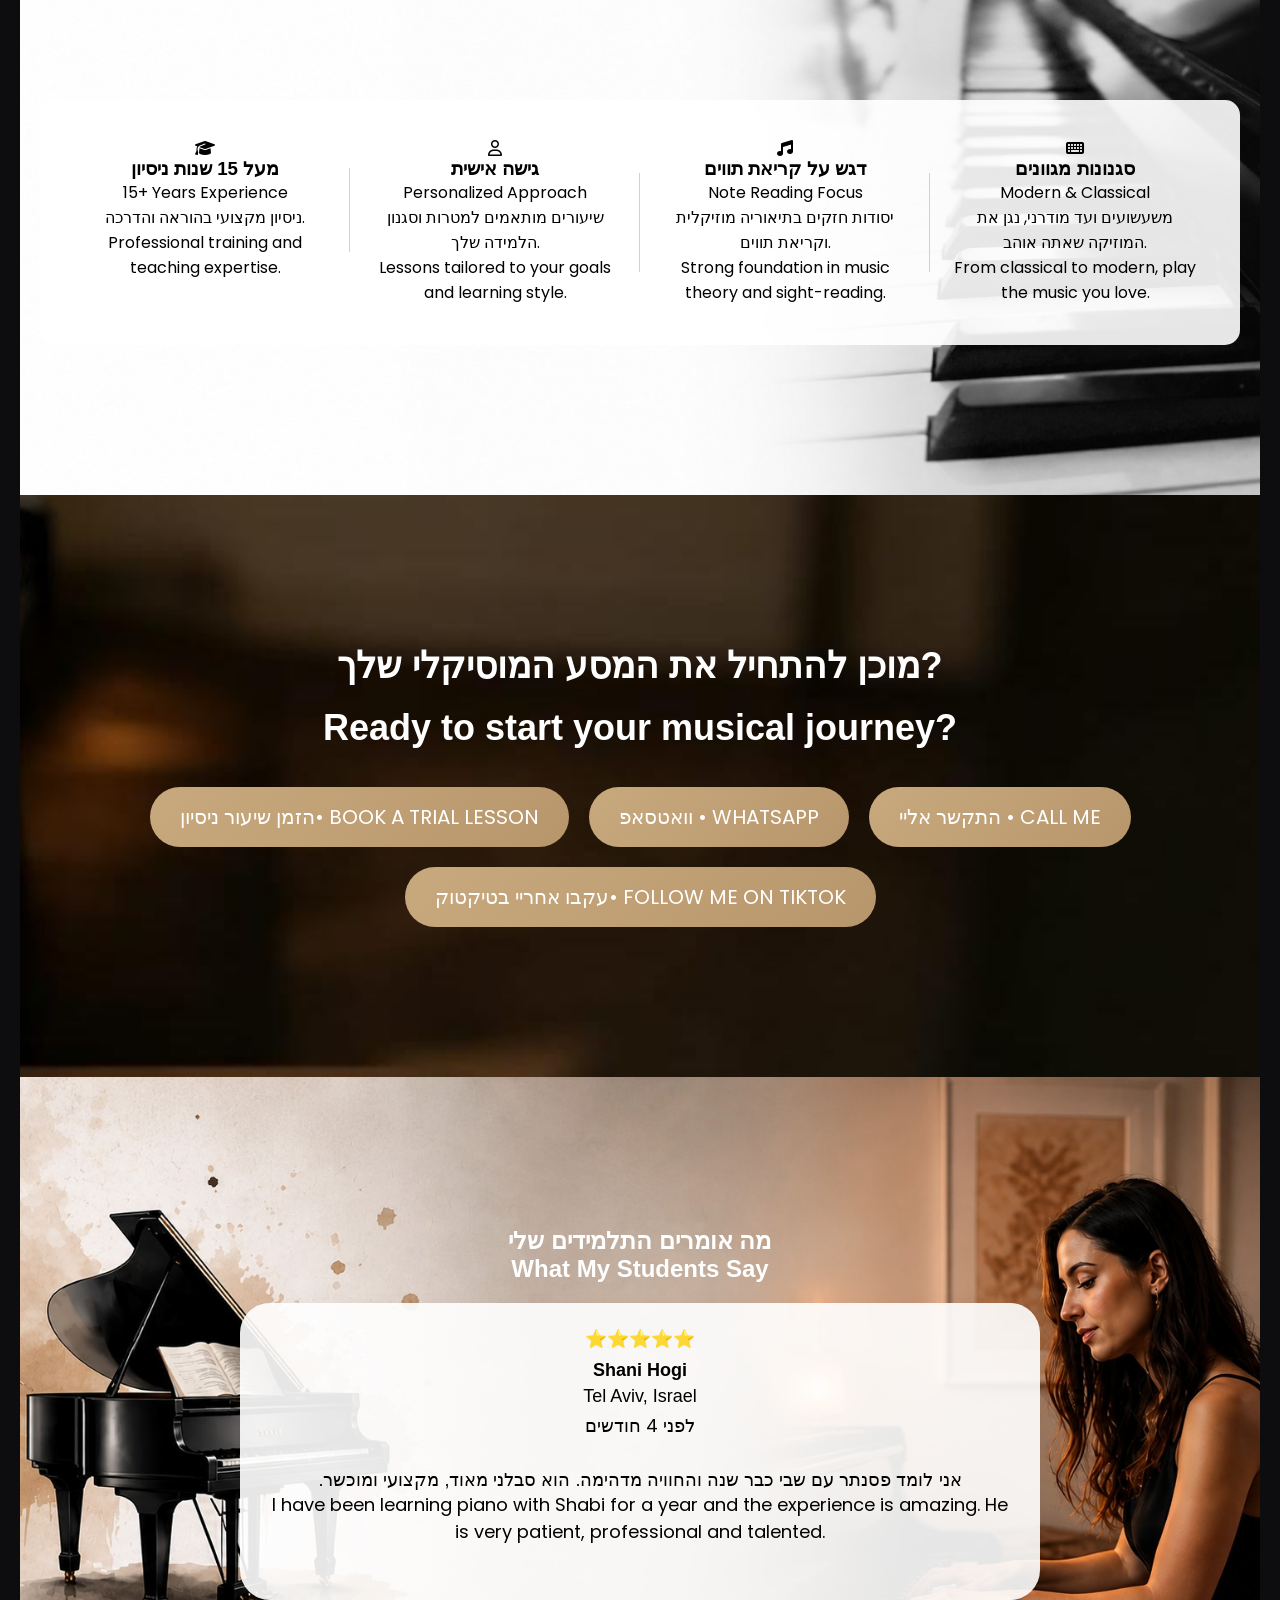
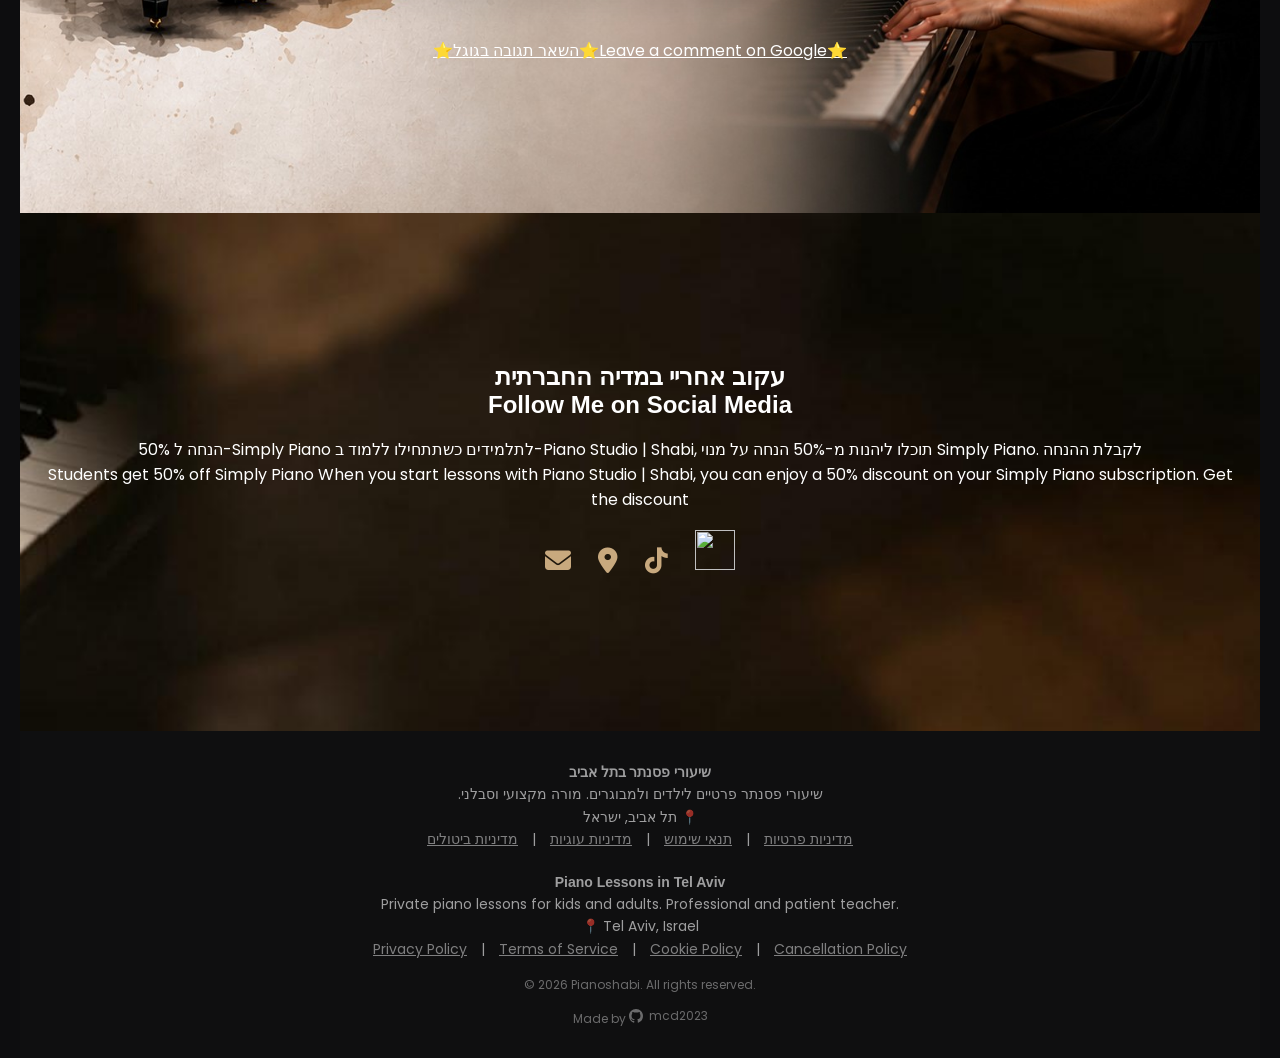
==== commit 8441c60d: "site update" ====
--- a/index.html
+++ b/index.html
@@ -206,6 +206,13 @@
  
   <h2>עקוב אחריי במדיה החברתית</h2>
   <h2>Follow Me on Social Media</h2>
+  <br>
+  <p>50% הנחה ל-Simply Piano לתלמידים
+כשתתחילו ללמוד ב-Piano Studio | Shabi, תוכלו ליהנות מ-50% הנחה על מנוי Simply Piano.
+לקבלת ההנחה</p>
+  <p>Students get 50% off Simply Piano
+When you start lessons with Piano Studio | Shabi, you can enjoy a 50% discount on your Simply Piano subscription.
+Get the discount  </p>
 
   <br>
 <div class="social-icons">
@@ -222,9 +229,11 @@
     <i class="fab fa-tiktok"></i>
   </a>
 
-   <a href="https://www.simple piano.com/@piano.shabi" target="_blank">
-    <i class="fas fa-music"></i>
+  <a href="https://simplypiano.sjv.io/c/7264885/1375934/16489" target="_blank">
+    <img src="assets/simply-piano.jpg" class="simply_piano">
   </a>
+   
+  </div>
 
 </div>
 </section>
--- a/style.css
+++ b/style.css
@@ -461,6 +461,18 @@
 }
 
 /* SOCIAL ICONS */
+
+.simply_piano {
+  width: 40px;   
+  height: 40px;
+  cursor: pointer;
+  transition: 0.3s;
+  object-fit: contain; /* taşmayı önler */
+}
+
+.simply_piano:hover {
+  transform: scale(1.1);
+}
 
 .social-icons a {
   margin: 0 10px;
@@ -524,7 +536,7 @@
 @media (max-width: 1024px) {
 
   header {
-    padding: 30px 20px;
+    position: static;
   }
 
   .about,
@@ -541,10 +553,7 @@
 @media (max-width: 768px) {
 
   header {
-  position: sticky;
-  top: 0;
-  z-index: 999;
-  background: #000; /* şart! yoksa şeffaf olur */
+  position: static;
   }
 
 
@@ -560,13 +569,7 @@
     background-image: none; /* varsa arka plan resmini kapatır */
   }  
 
-  header {
-    flex-direction: column;
-    align-items: center;
-    text-align: center;
-    gap: 15px;
-  }
-
+  
   nav {
     flex-direction: column;
     align-items: center;
@@ -605,37 +608,27 @@
     padding: 20px;
   }
 
-  /* 🔥 ARKA PLAN SAĞA KAYDIR */
+
+  
+}
+
+/* MOBILE */
+@media (max-width: 480px) {
+
+  header {
+  position: static;
+  
+  }
+
+  body {
+    background-color: #111; /* genel arka plan */
+  }
+
   .about,
   .lessons,
   .reviews,
-  .social-media,
-  .features-section,
-  #cta {
-    background-position: right center;
-    background-size: cover;
-    background-repeat: no-repeat;
-  }
-}
-
-/* MOBILE */
-@media (max-width: 480px) {
-
-  header {
-  position: sticky;
-  top: 0;
-  z-index: 999;
-  
-  }
-
-  body {
-    background-color: #111; /* genel arka plan */
-  }
-
-  .about,
-  .lessons,
-  .reviews,
-  .features-section {
+  .features-section
+  .social-media {
     background-color: #1a1a1a; /* sectionlara ayrı renk */
     background-image: none; /* varsa arka plan resmini kapatır */
   }  
@@ -677,15 +670,6 @@
     font-size: 22px;
   }
 
-  /* 🔥 ARKA PLAN SAĞA KAYDIR */
-  .about,
-  .lessons,
-  .reviews,
-  .social-media,
-  .features-section,
-  #cta {
-    background-position: right center;
-    background-size: cover;
-    background-repeat: no-repeat;
-  }
-}
+ 
+  
+}
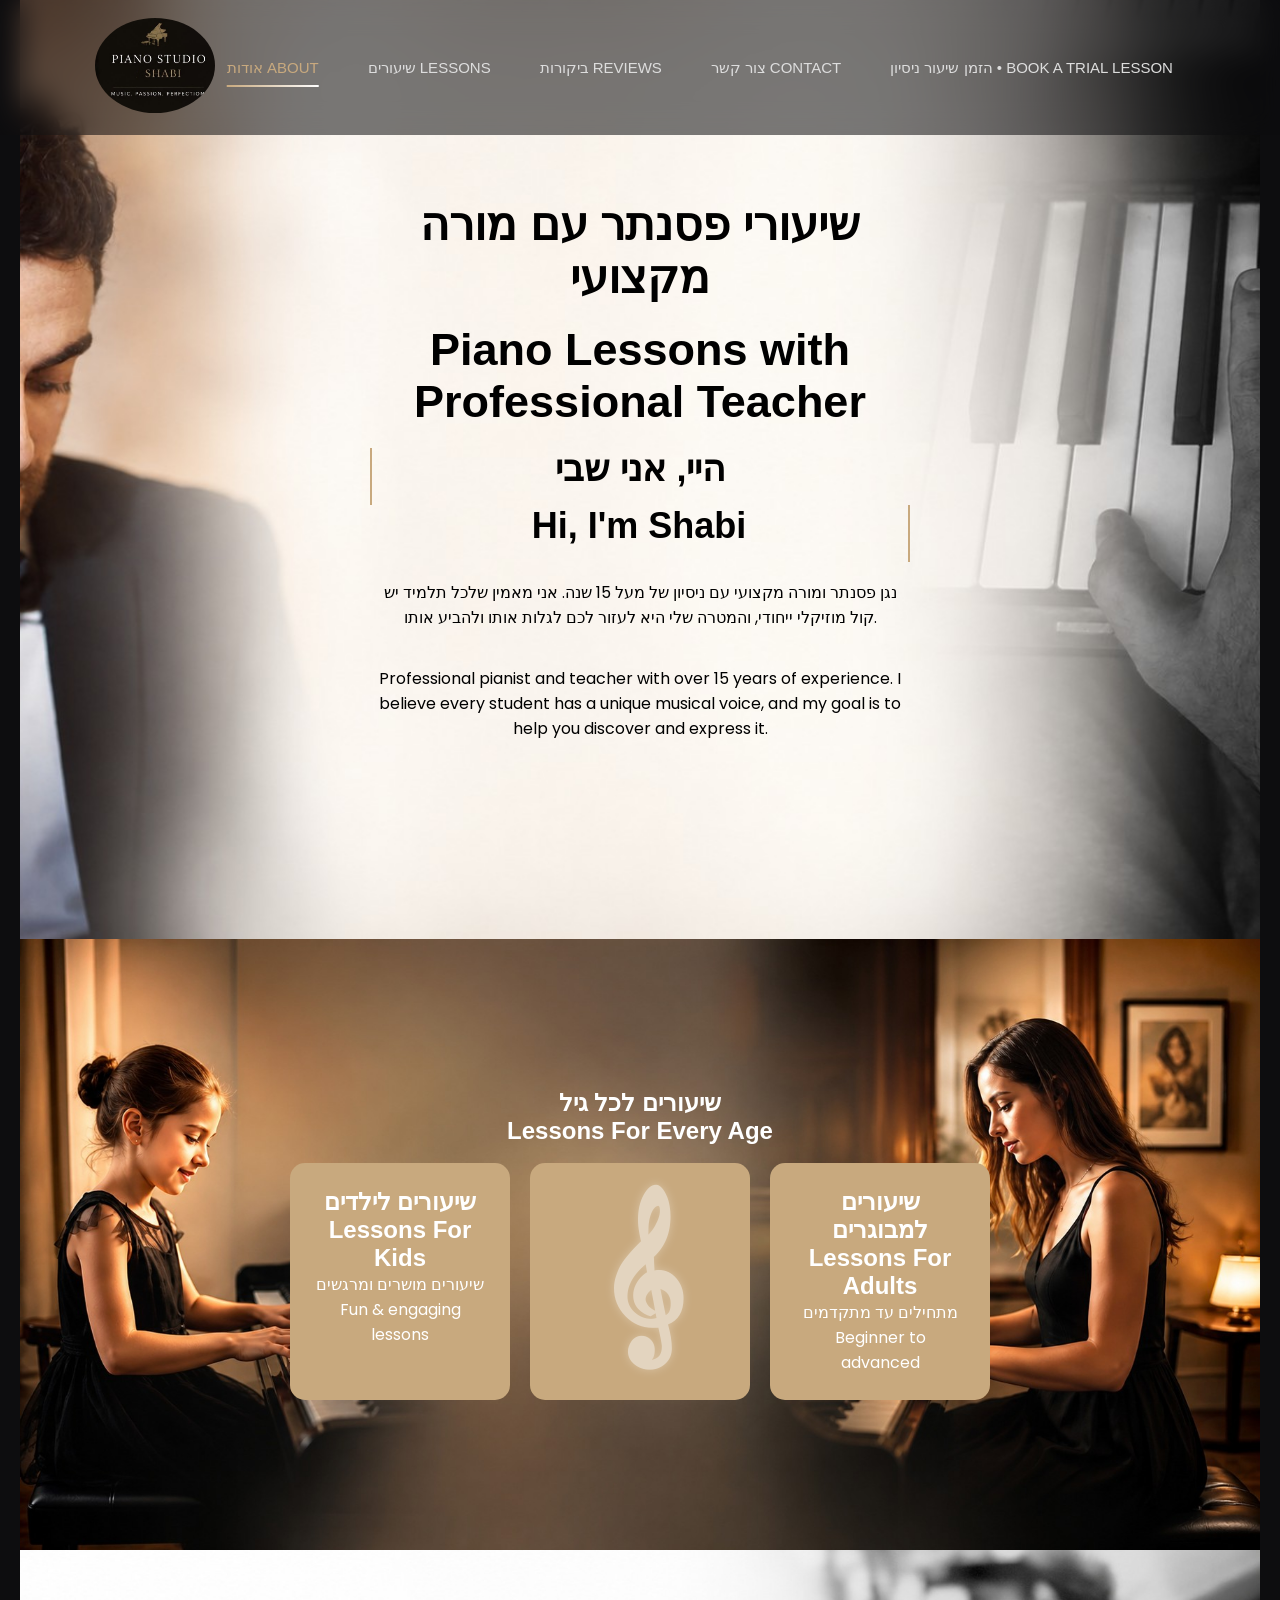
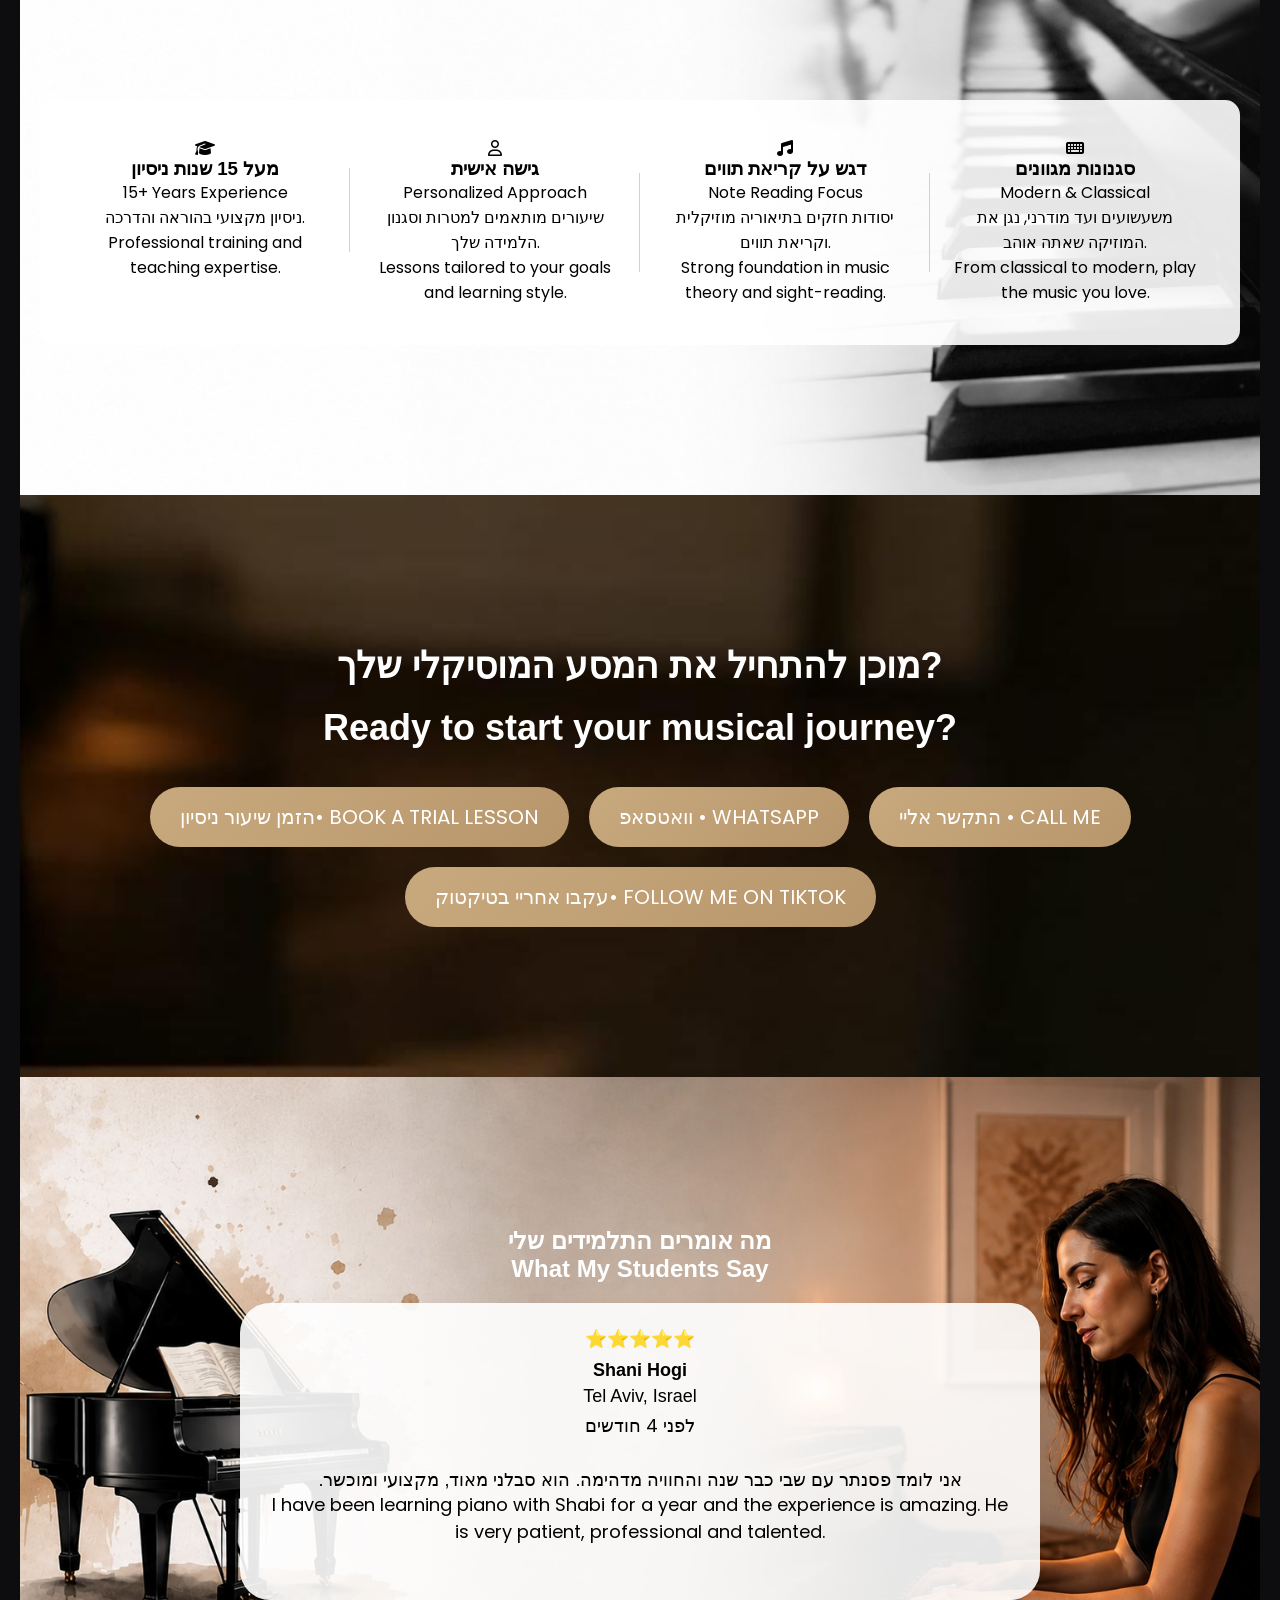
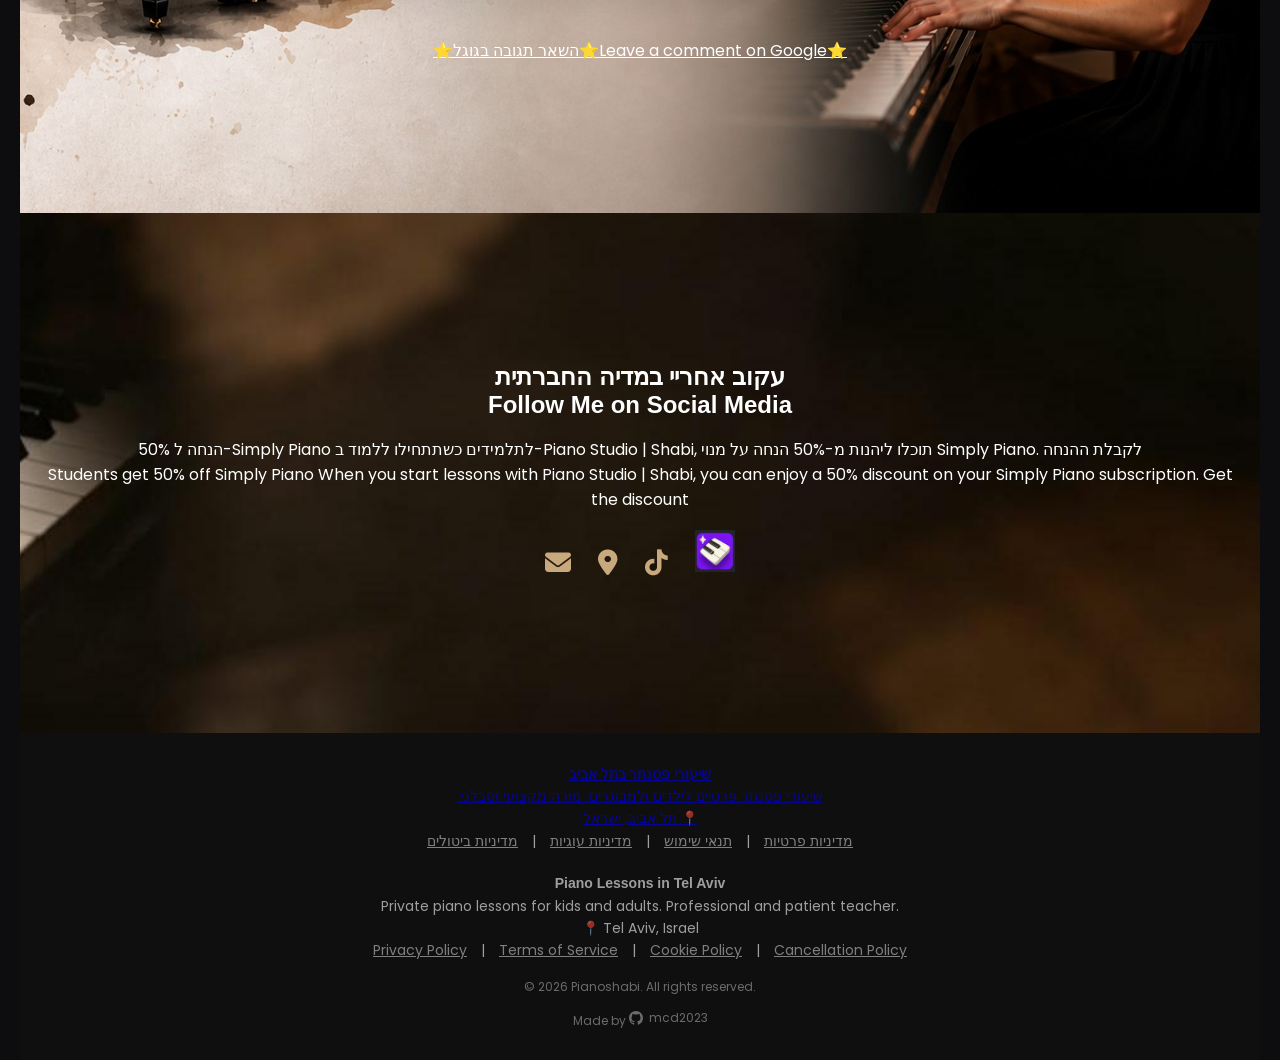
==== commit f0d88ac0: "site update" ====
--- a/index.html
+++ b/index.html
@@ -212,7 +212,11 @@
 לקבלת ההנחה</p>
   <p>Students get 50% off Simply Piano
 When you start lessons with Piano Studio | Shabi, you can enjoy a 50% discount on your Simply Piano subscription.
-Get the discount  </p>
+Get the discount  </p> 
+
+ 
+  
+</a>
 
   <br>
 <div class="social-icons">
@@ -228,10 +232,10 @@
   <a href="https://www.tiktok.com/@piano.shabi" target="_blank">
     <i class="fab fa-tiktok"></i>
   </a>
-
-  <a href="https://simplypiano.sjv.io/c/7264885/1375934/16489" target="_blank">
-    <img src="assets/simply-piano.jpg" class="simply_piano">
-  </a>
+  
+  <a href="https://simplypiano.sjv.io/c/7264885/1375934/16489" target="_blank" class="btn">
+  <img src="assets/simply_piano.jpg" class="simply_piano">
+
    
   </div>
 
--- a/style.css
+++ b/style.css
@@ -462,12 +462,12 @@
 
 /* SOCIAL ICONS */
 
+
 .simply_piano {
   width: 40px;   
-  height: 40px;
-  cursor: pointer;
-  transition: 0.3s;
-  object-fit: contain; /* taşmayı önler */
+  min-width: none;
+  
+ 
 }
 
 .simply_piano:hover {
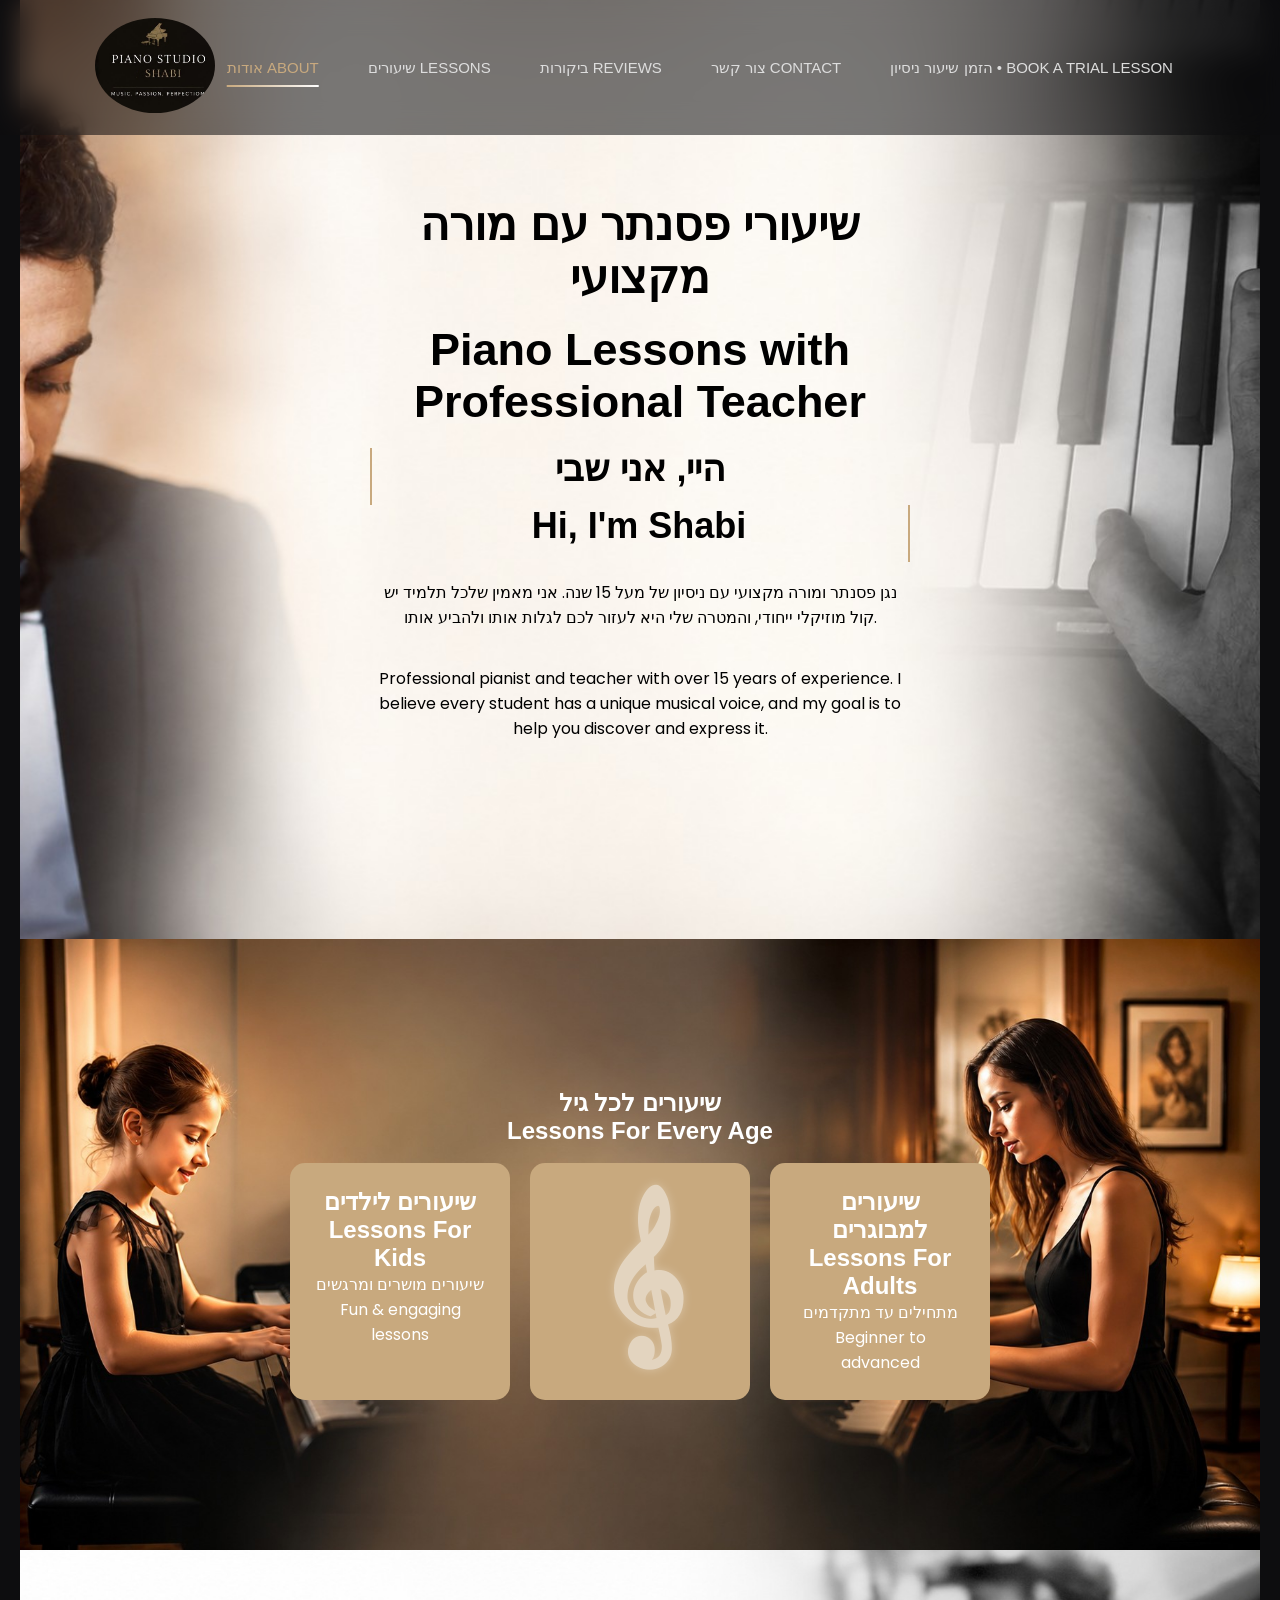
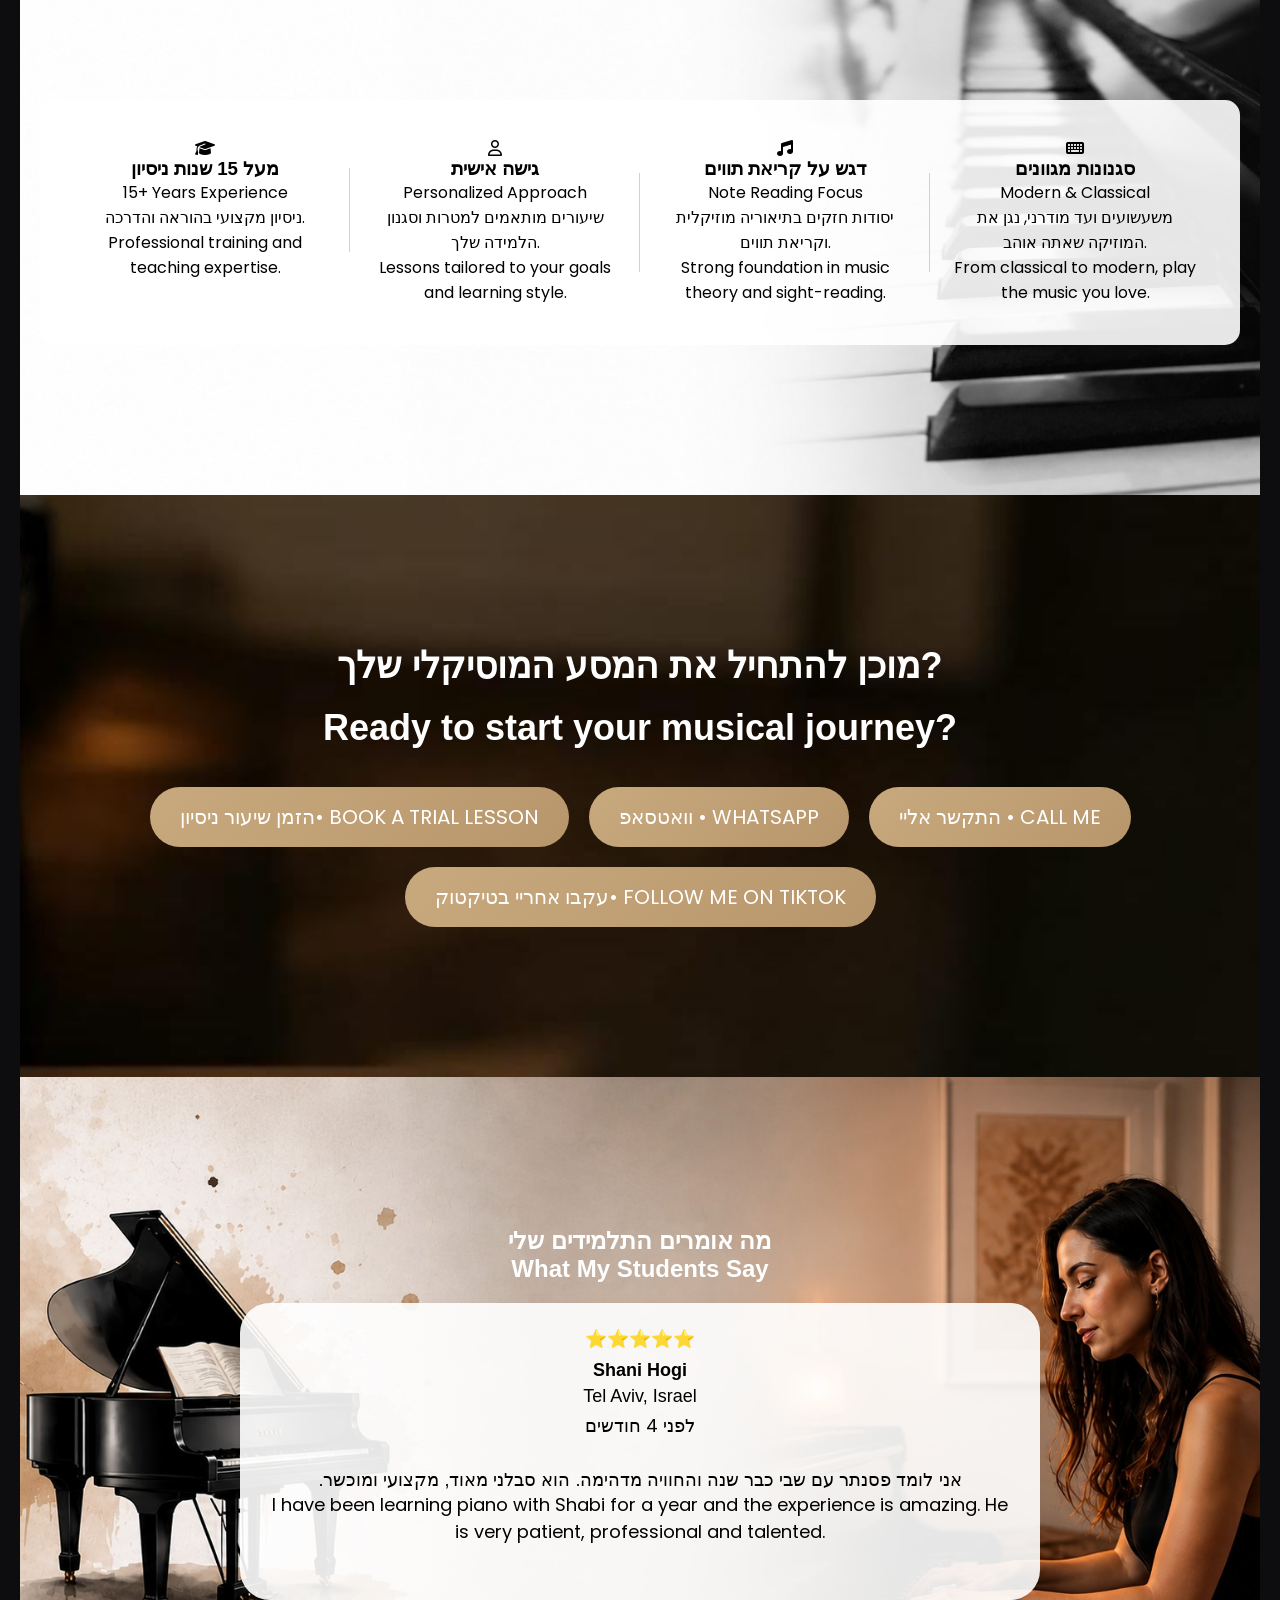
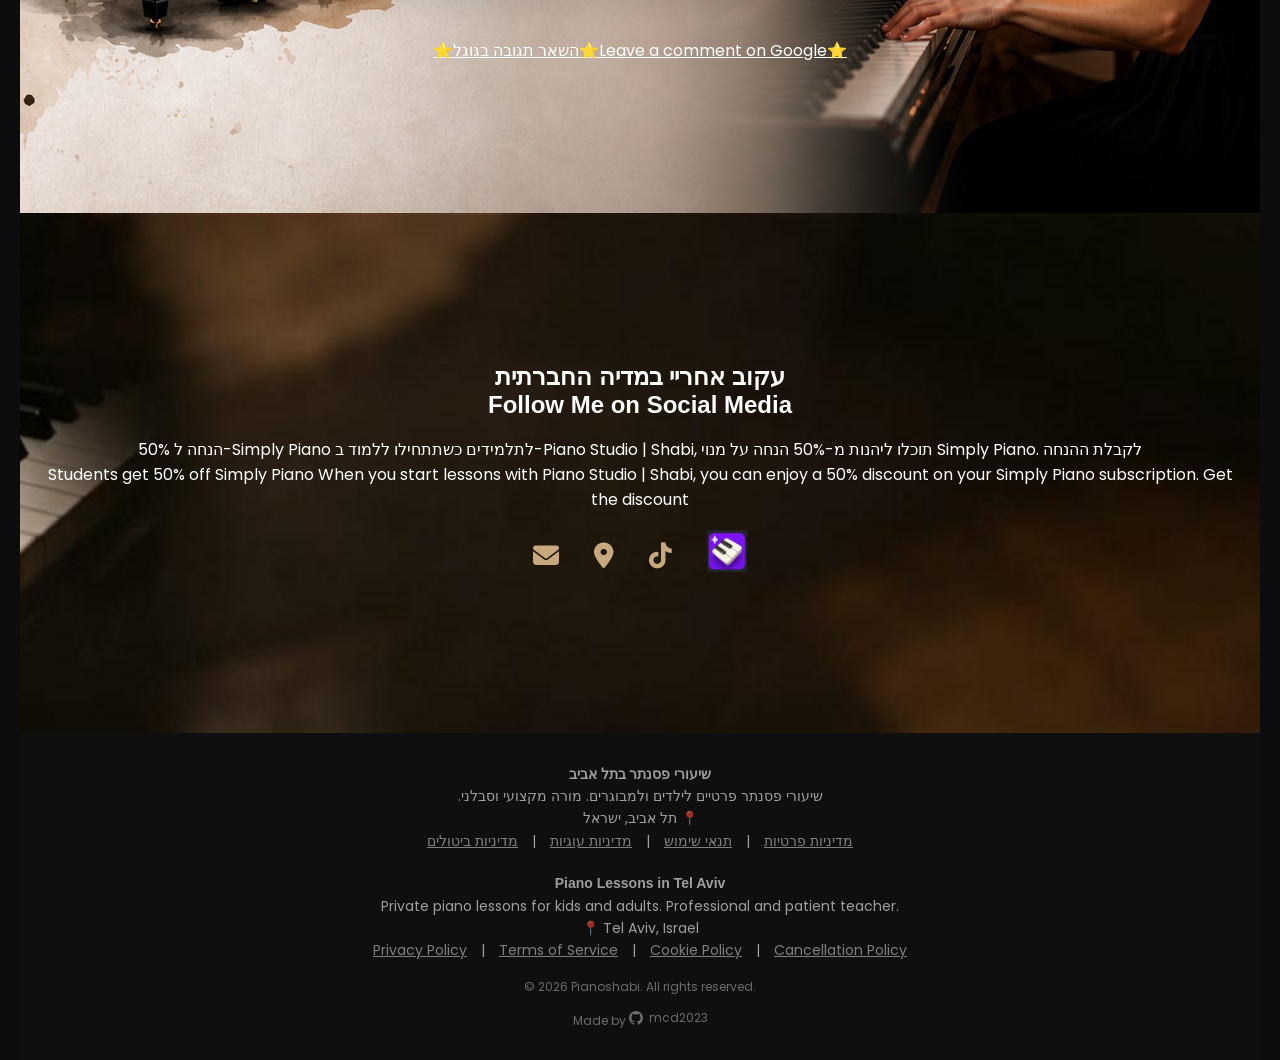
==== commit 5087b628: "site update" ====
--- a/index.html
+++ b/index.html
@@ -235,9 +235,7 @@
   
   <a href="https://simplypiano.sjv.io/c/7264885/1375934/16489" target="_blank" class="btn">
   <img src="assets/simply_piano.jpg" class="simply_piano">
-
-   
-  </div>
+  </a>
 
 </div>
 </section>
--- a/style.css
+++ b/style.css
@@ -467,12 +467,20 @@
   width: 40px;   
   min-width: none;
   
+  
  
 }
 
 .simply_piano:hover {
   transform: scale(1.1);
 }
+
+.social-icons {
+  display: flex;
+  align-items: center;   /* dikey ortalar */
+  justify-content: center; /* yatay ortalar */
+  gap: 15px; /* aralık */
+}  
 
 .social-icons a {
   margin: 0 10px;
@@ -484,7 +492,7 @@
 
 .social-icons a:hover {
   color: #ffffff;
-  transform: scale(1.2);
+  transform: scale(1.1);
 }
 
 /* FOOTER */
@@ -629,7 +637,7 @@
   .reviews,
   .features-section
   .social-media {
-    background-color: #1a1a1a; /* sectionlara ayrı renk */
+    background-color: #1a1a1adc; /* sectionlara ayrı renk */
     background-image: none; /* varsa arka plan resmini kapatır */
   }  
 
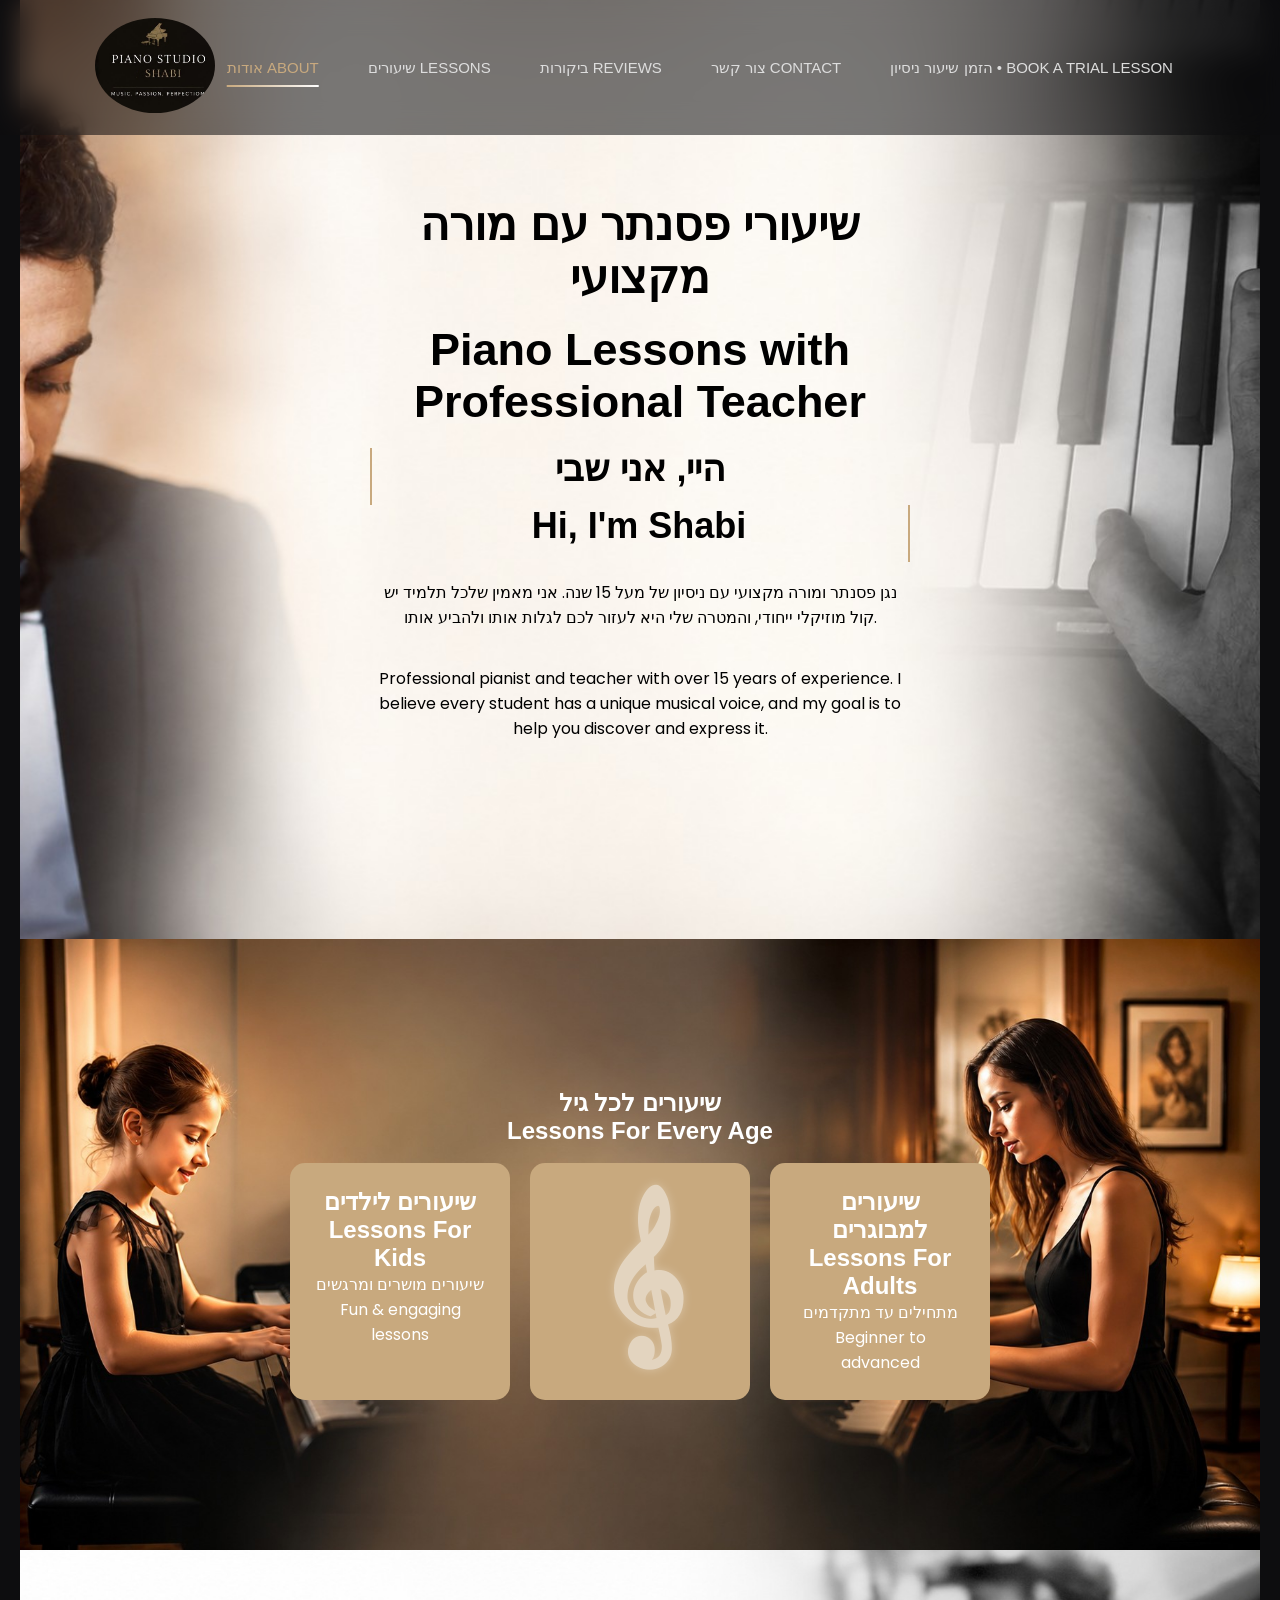
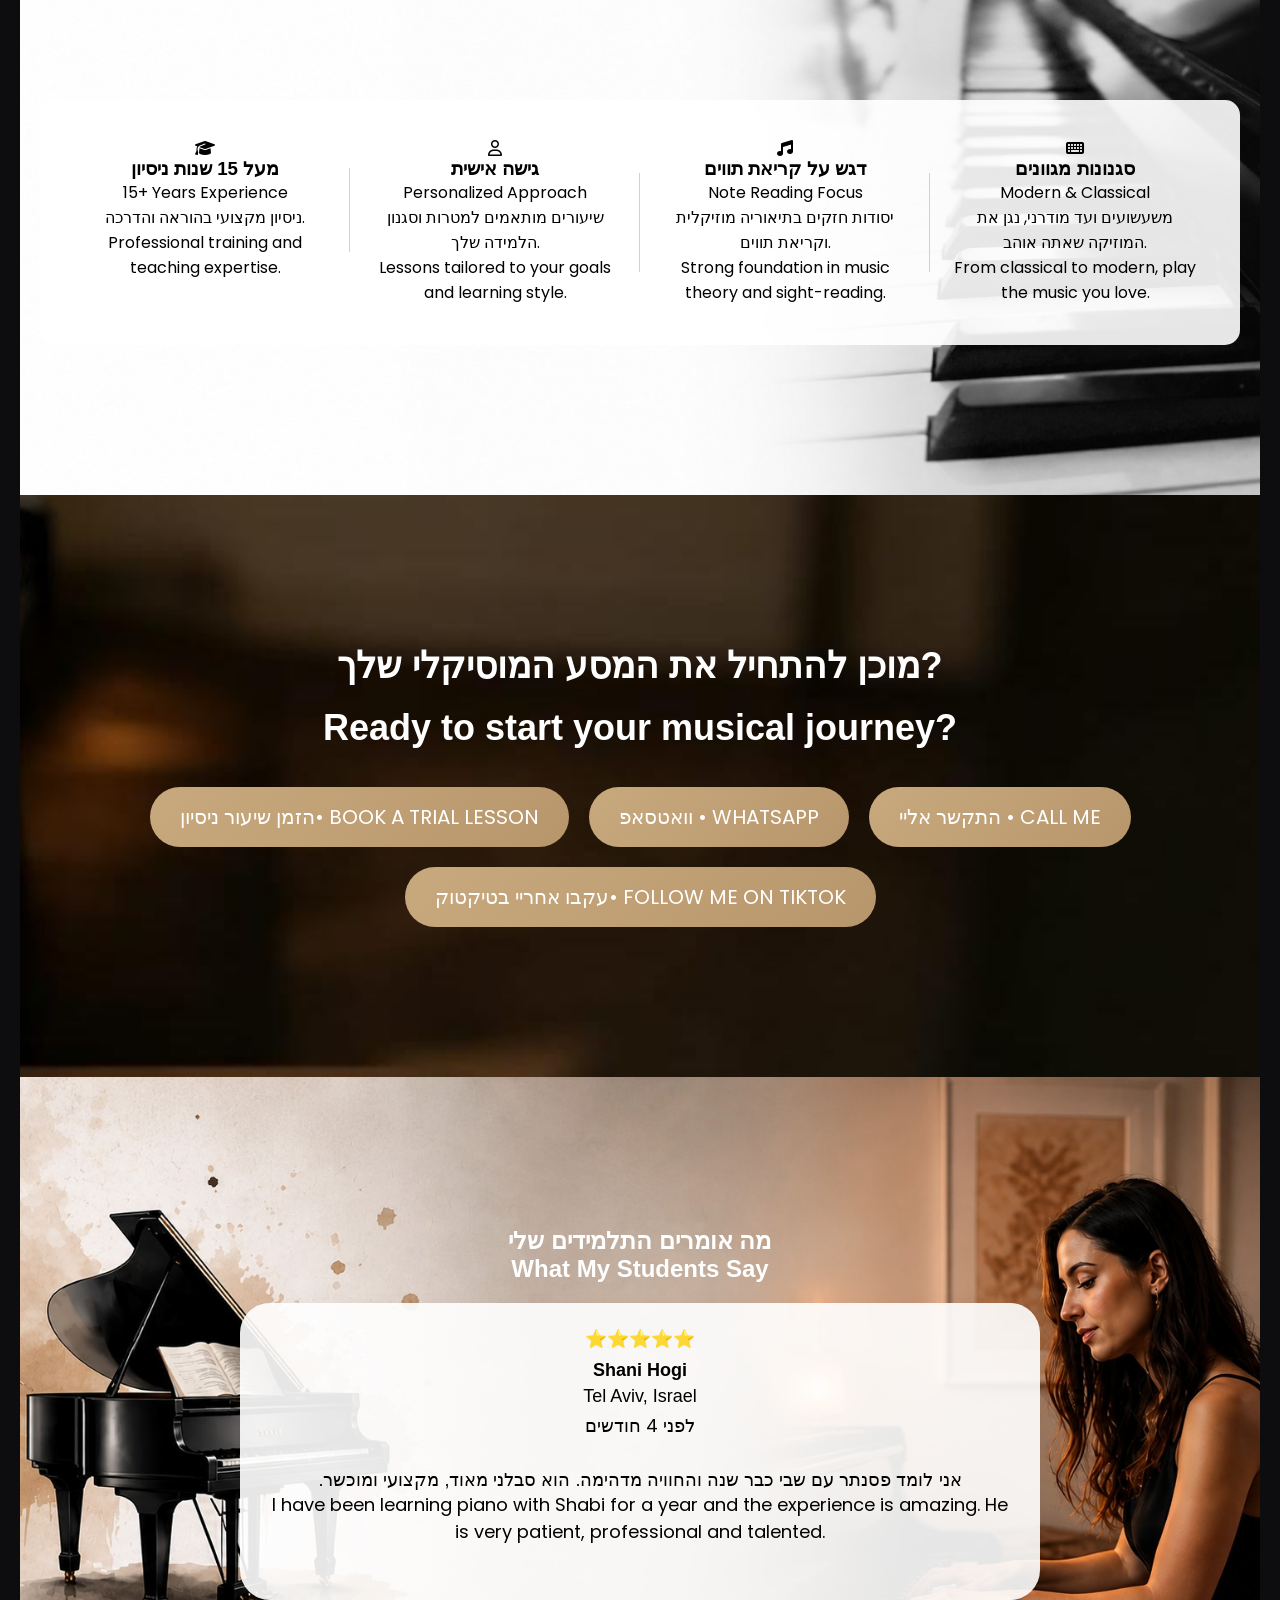
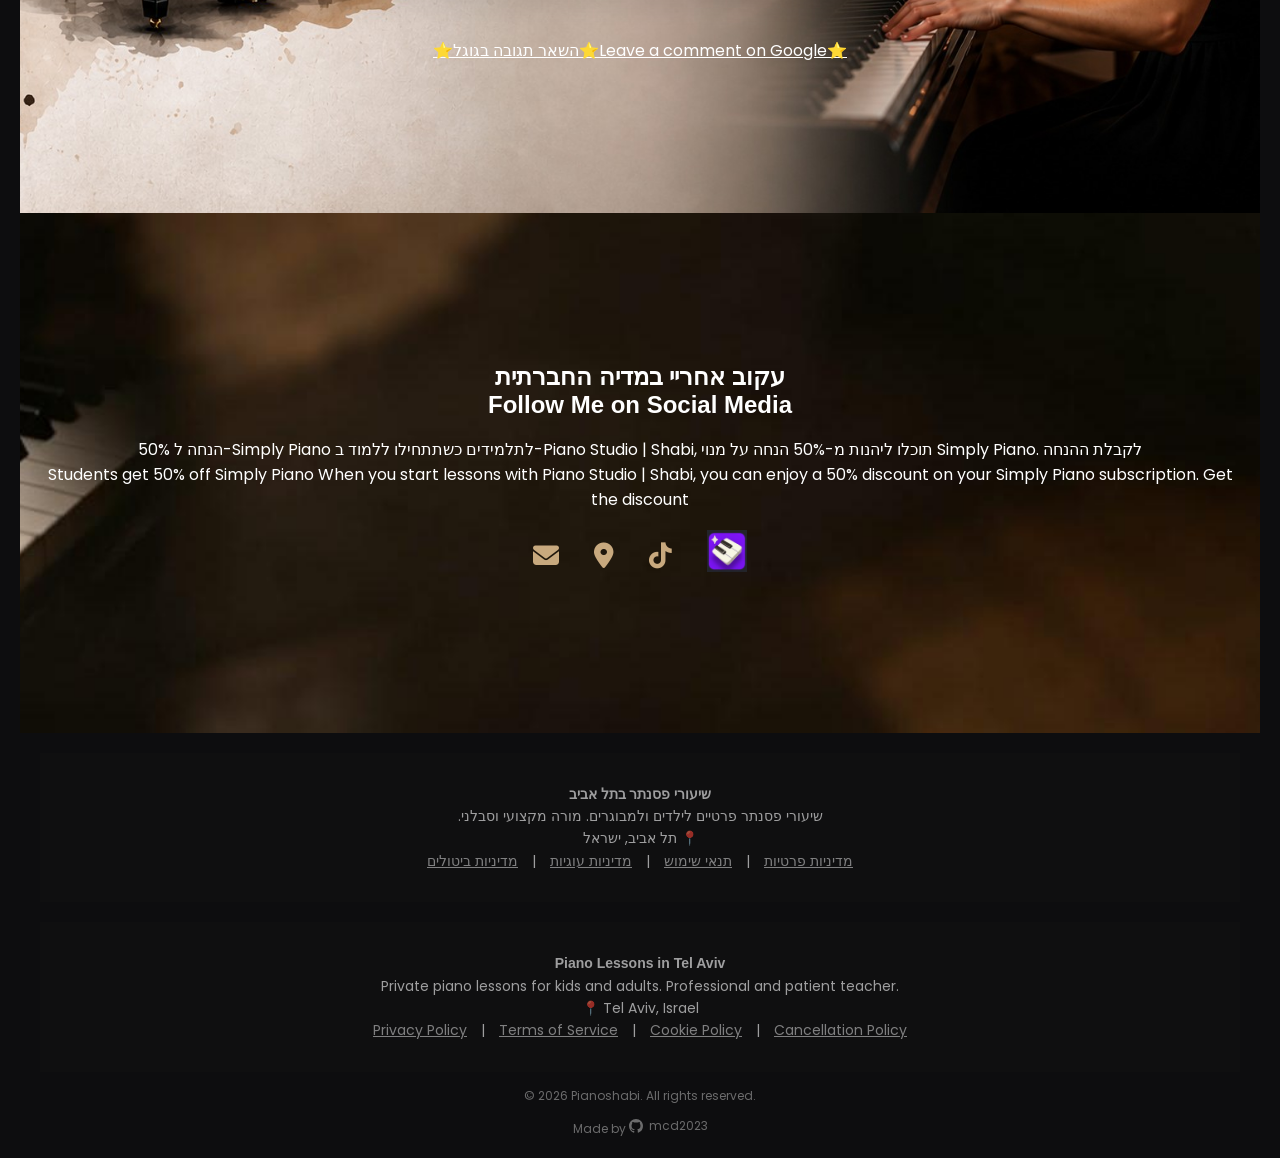
==== commit 94c6a1f5: "site update" ====
--- a/index.html
+++ b/index.html
@@ -240,8 +240,9 @@
 </div>
 </section>
 
-<footer style="background:#111; color:#fff; padding:30px; text-align:center; font-size:14px; line-height:1.6;">
-
+<footer class="foot_div">
+
+  
   <!-- 🇮🇱 İBRANİCE -->
   <div dir="rtl" style="margin-bottom:20px;">
     <p><strong>שיעורי פסנתר בתל אביב</strong></p>
--- a/style.css
+++ b/style.css
@@ -501,6 +501,14 @@
   padding: 20px;
   font-size: 12px;
   opacity: 0.6;
+}
+ footer div {
+background:#111;
+color:#fff; 
+padding:30px;
+text-align:center;
+font-size:14px;
+line-height:1.6;
 }
 
 .top-btn {
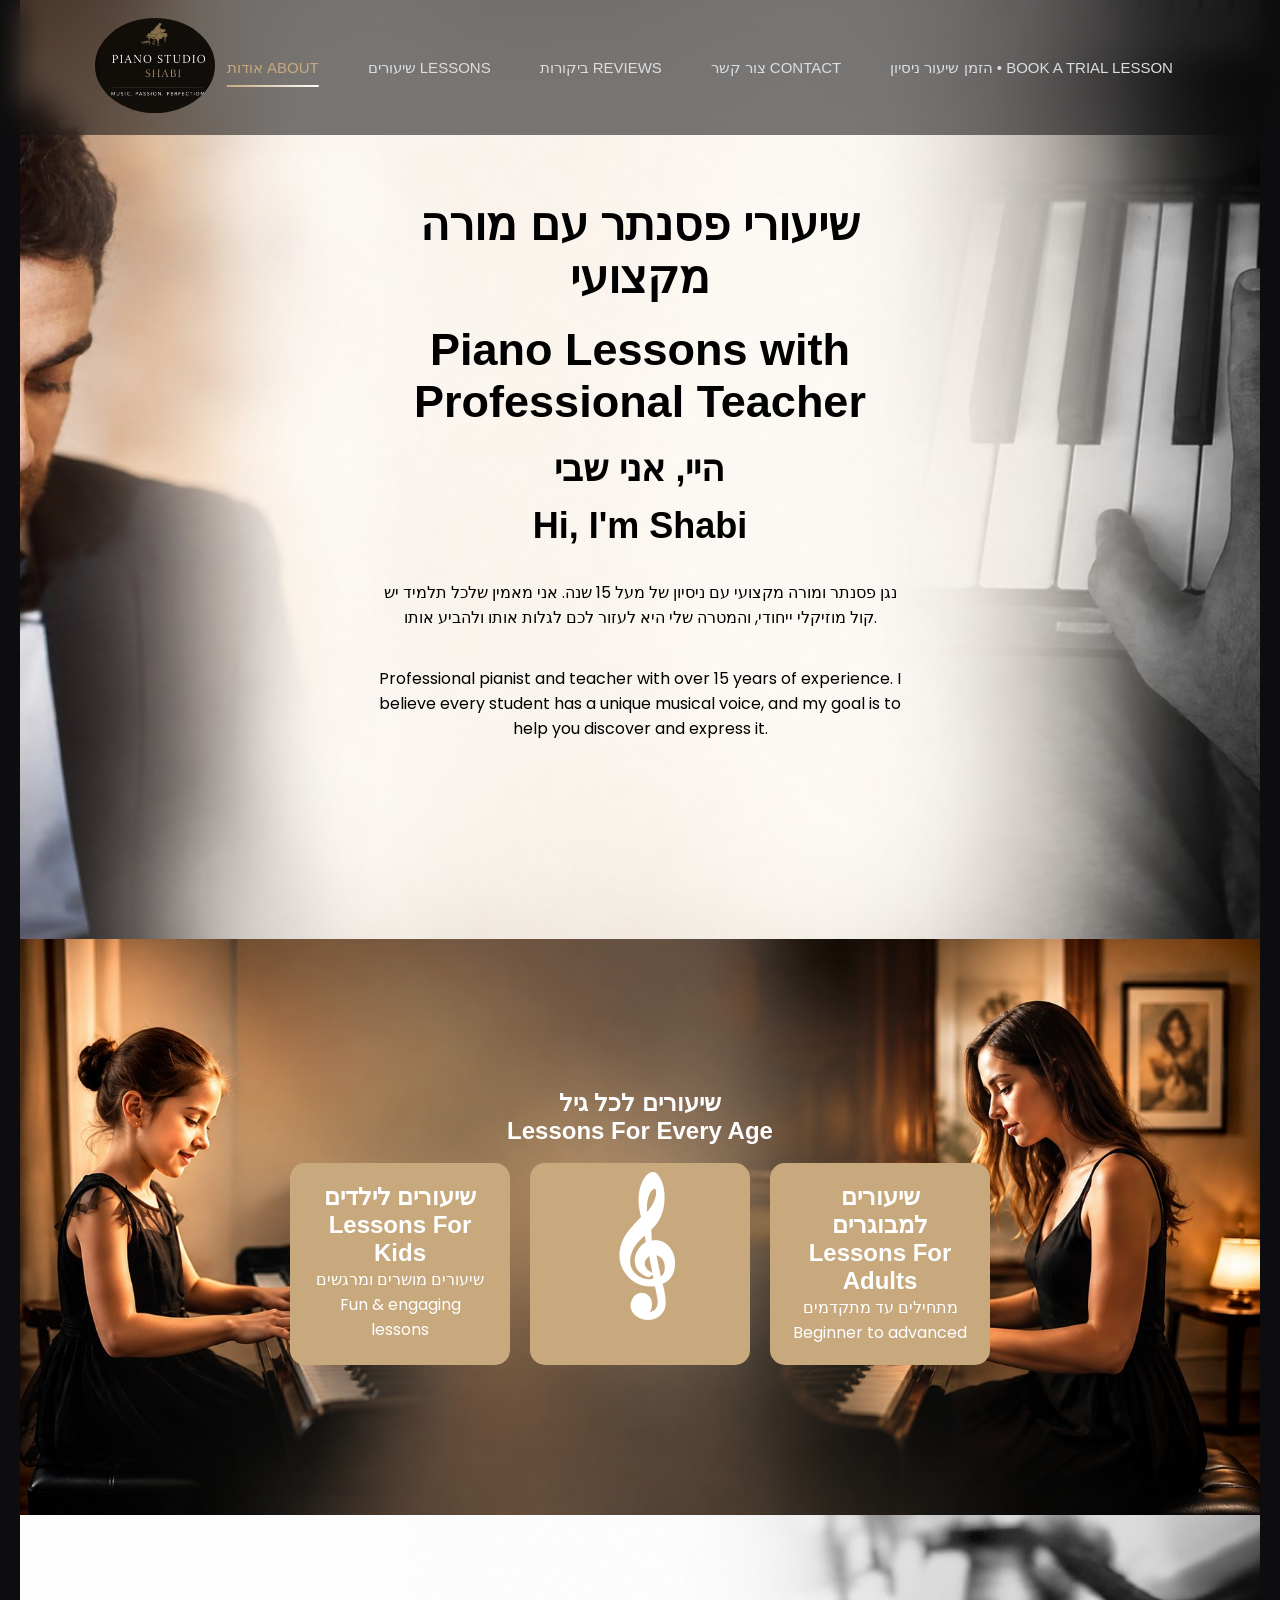
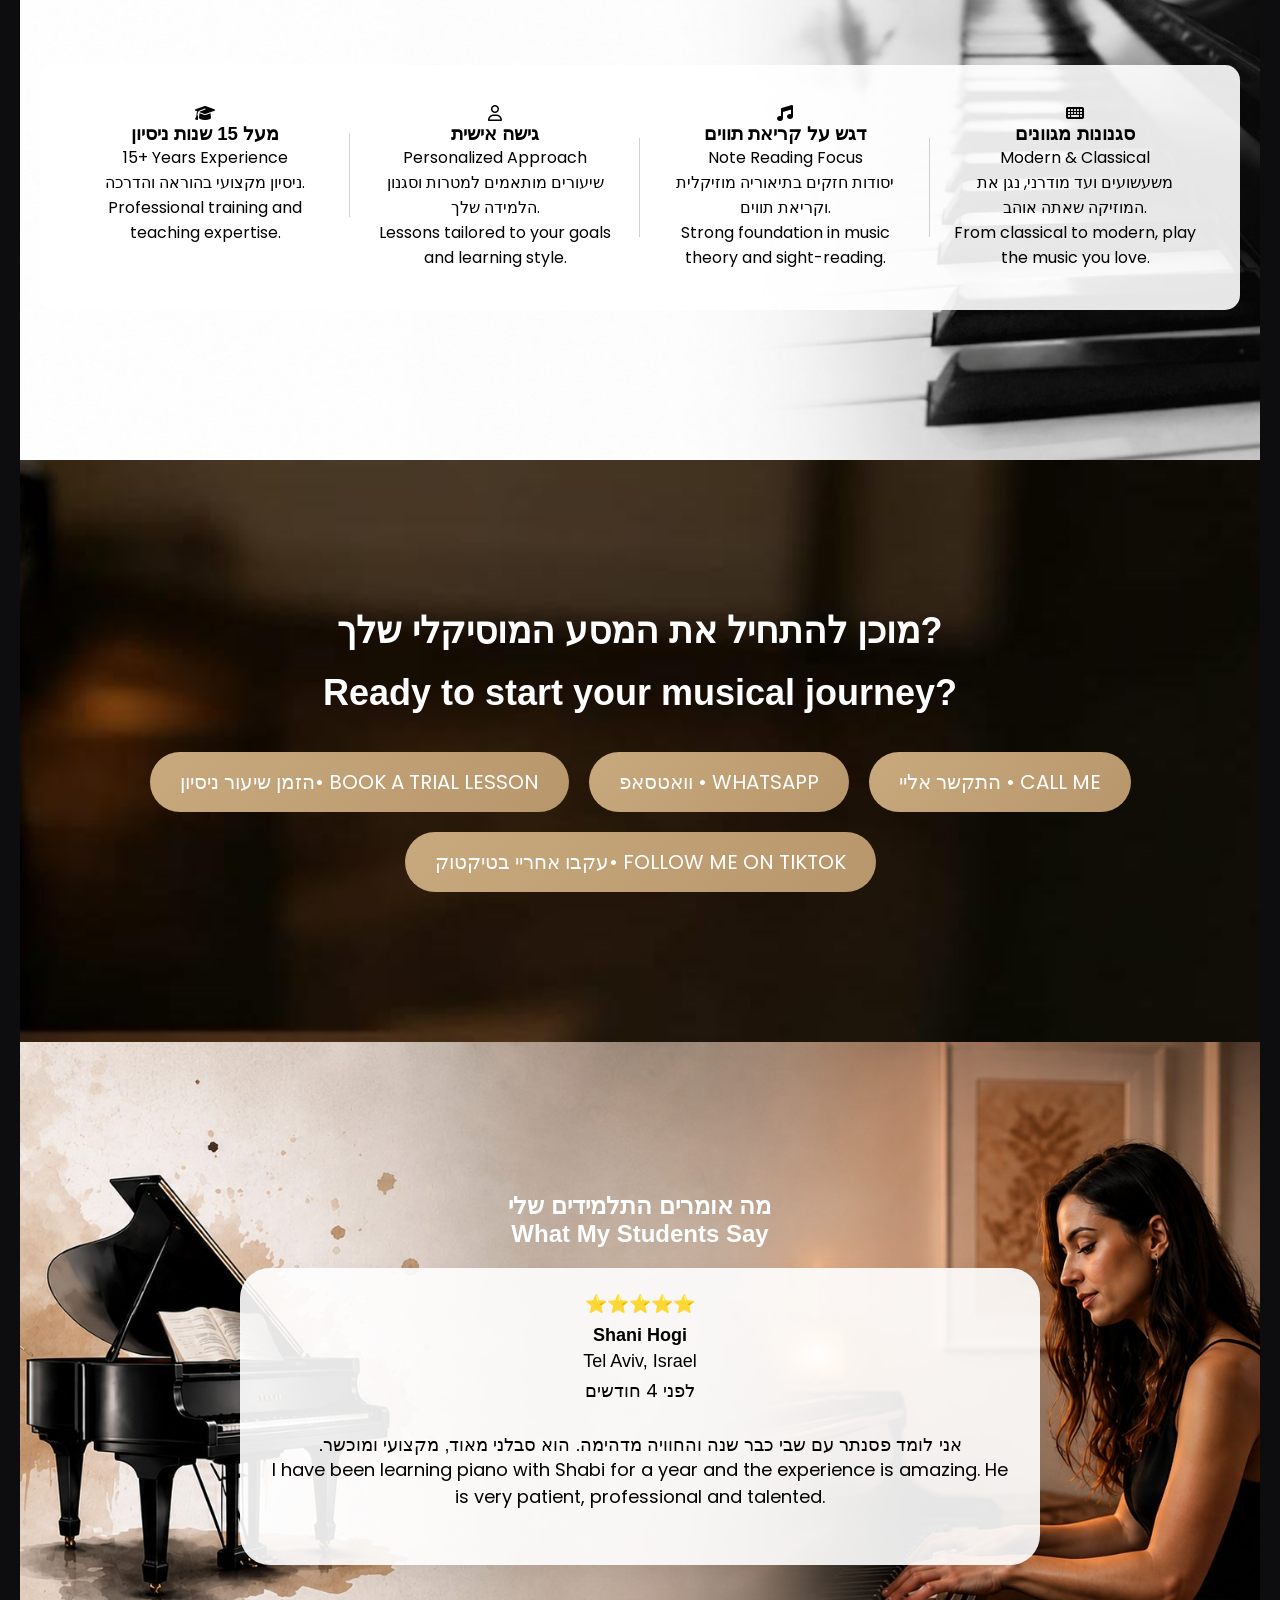
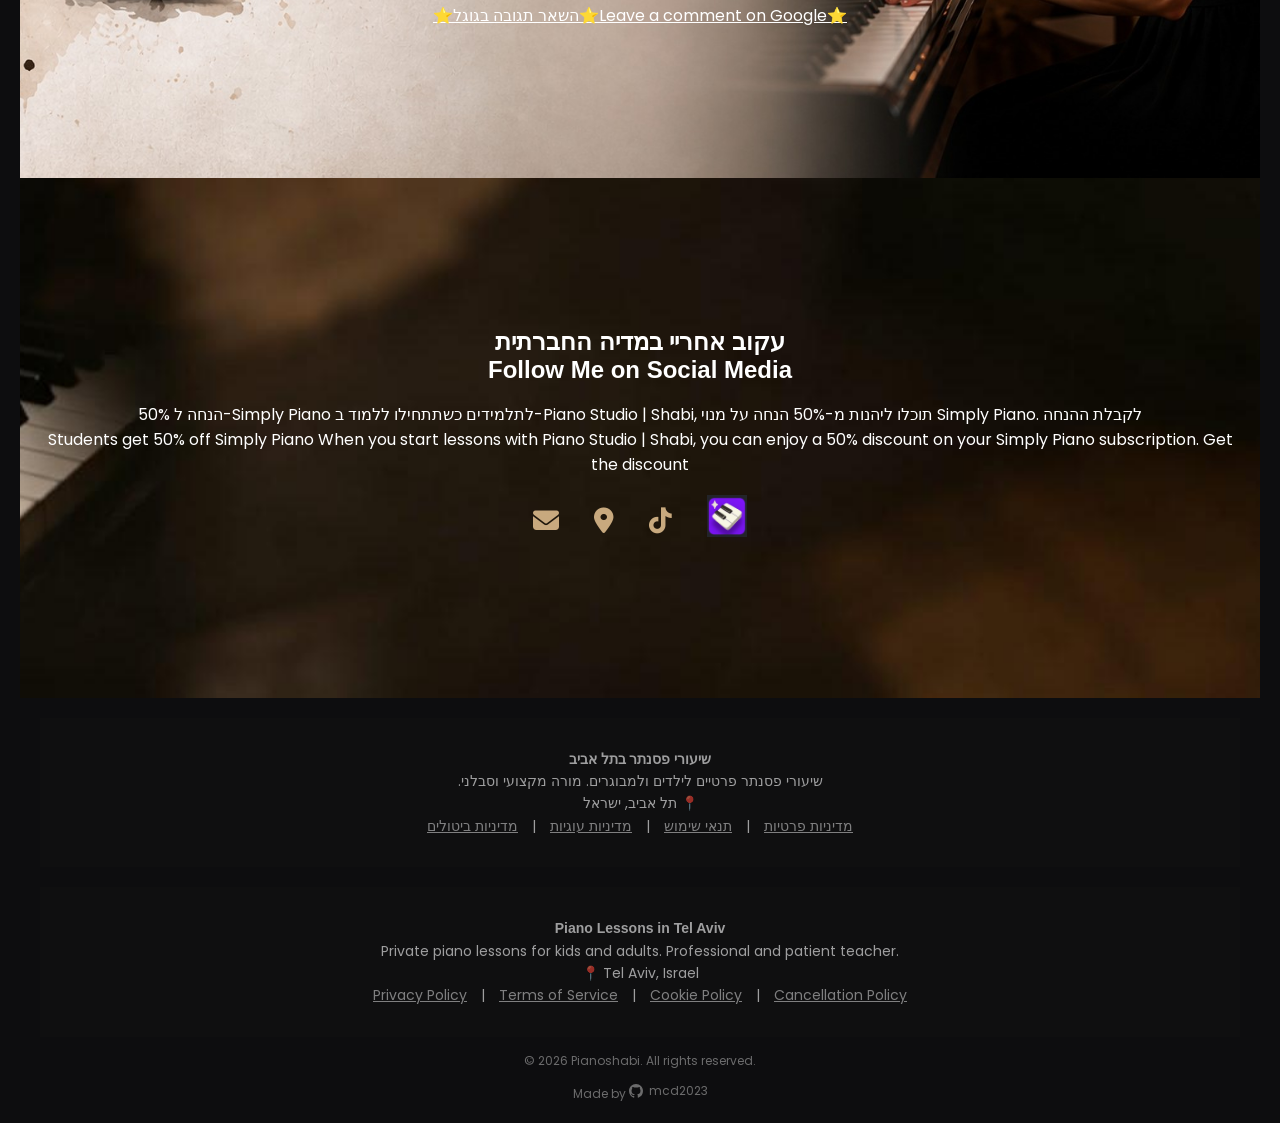
==== commit 55967e27: "site update" ====
--- a/index.html
+++ b/index.html
@@ -48,7 +48,7 @@
     <a href="#lessons">שיעורים <span>LESSONS</span></a>
     <a href="#reviews">ביקורות <span>REVIEWS</span></a>
     <a href="#contact">צור קשר <span>CONTACT</span></a>
-    <a href="" onclick="openWhatsApp()"><span>
+    <a href="#" onclick="openWhatsApp()"><span>
       הזמן שיעור ניסיון • BOOK A TRIAL LESSON </span></a>
   </nav>  
 
@@ -242,7 +242,7 @@
 
 <footer class="foot_div">
 
-  
+
   <!-- 🇮🇱 İBRANİCE -->
   <div dir="rtl" style="margin-bottom:20px;">
     <p><strong>שיעורי פסנתר בתל אביב</strong></p>
--- a/style.css
+++ b/style.css
@@ -164,8 +164,7 @@
   font-size: 24px;
   color: black;
   white-space: nowrap;
-  overflow: hidden;
-  border-right: 2px solid #c8a97e; /* imleç efekti */
+  overflow: hidden;  
   width: 0;
   animation: typing 4s steps(300, end) forwards, blink 0.2s infinite;
 }
@@ -184,13 +183,9 @@
 .typing-rtl {
   font-size: 24px;
   color: black;
-
   direction: rtl;              /* 🔥 Hebrew */
   white-space: nowrap;
   overflow: hidden;
-
-  border-left: 2px solid #c8a97e; /* imleç sağda değil solda */
-  
   width: 100%;
   max-width: 0;
 
@@ -246,12 +241,12 @@
 }
 
 .clef {
-  font-size: 150px;
-  color: white;
-  opacity: 0.5;
-  text-shadow: 0 0 10px rgba(255,255,255,0.6);
-  animation: glow 2s infinite alternate;
-}
+  font-size: 120px;
+  line-height: 1;
+  text-align: center;
+  transform: scale(1);
+}
+
 
 @keyframes glow {
   from {
@@ -454,7 +449,12 @@
   border-radius: 15px;
   width: 220px;
   transition: 0.3s;
-}
+  align-items: center;
+  justify-content: center;
+  overflow: hidden;   /* taşmayı engeller */
+  padding: 20px;
+}
+
 
 .card:hover {
   transform: translateY(-5px);
@@ -576,6 +576,15 @@
   body {
     background-color: #111; /* genel arka plan */
   }
+  .about {
+    color: #ffffff;
+  }
+
+  .about h1,
+  .about h2,
+  .about p {
+    color: #ffffff;
+  }
 
   .about,
   .lessons,
@@ -638,6 +647,16 @@
 
   body {
     background-color: #111; /* genel arka plan */
+  }
+
+  .about {
+    color: #ffffff;
+  }
+
+  .about h1,
+  .about h2,
+  .about p {
+    color: #ffffff;
   }
 
   .about,
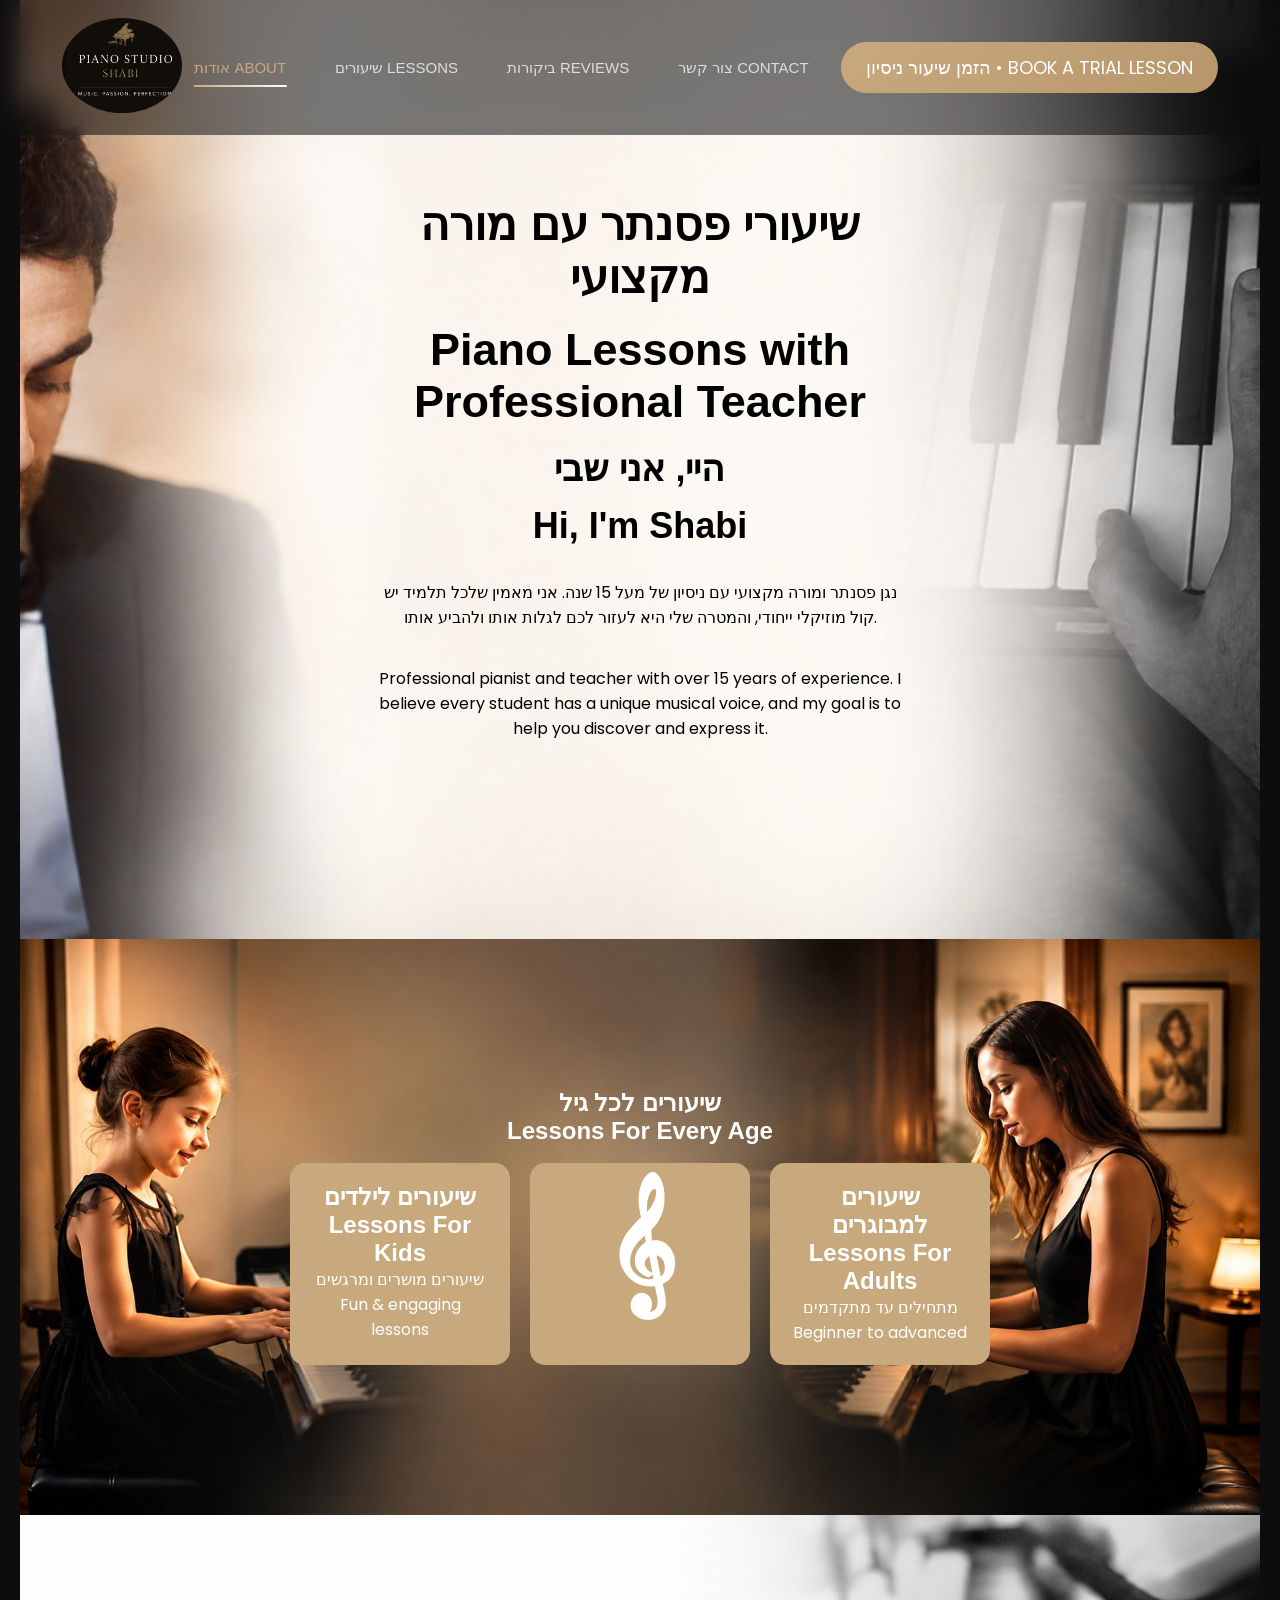
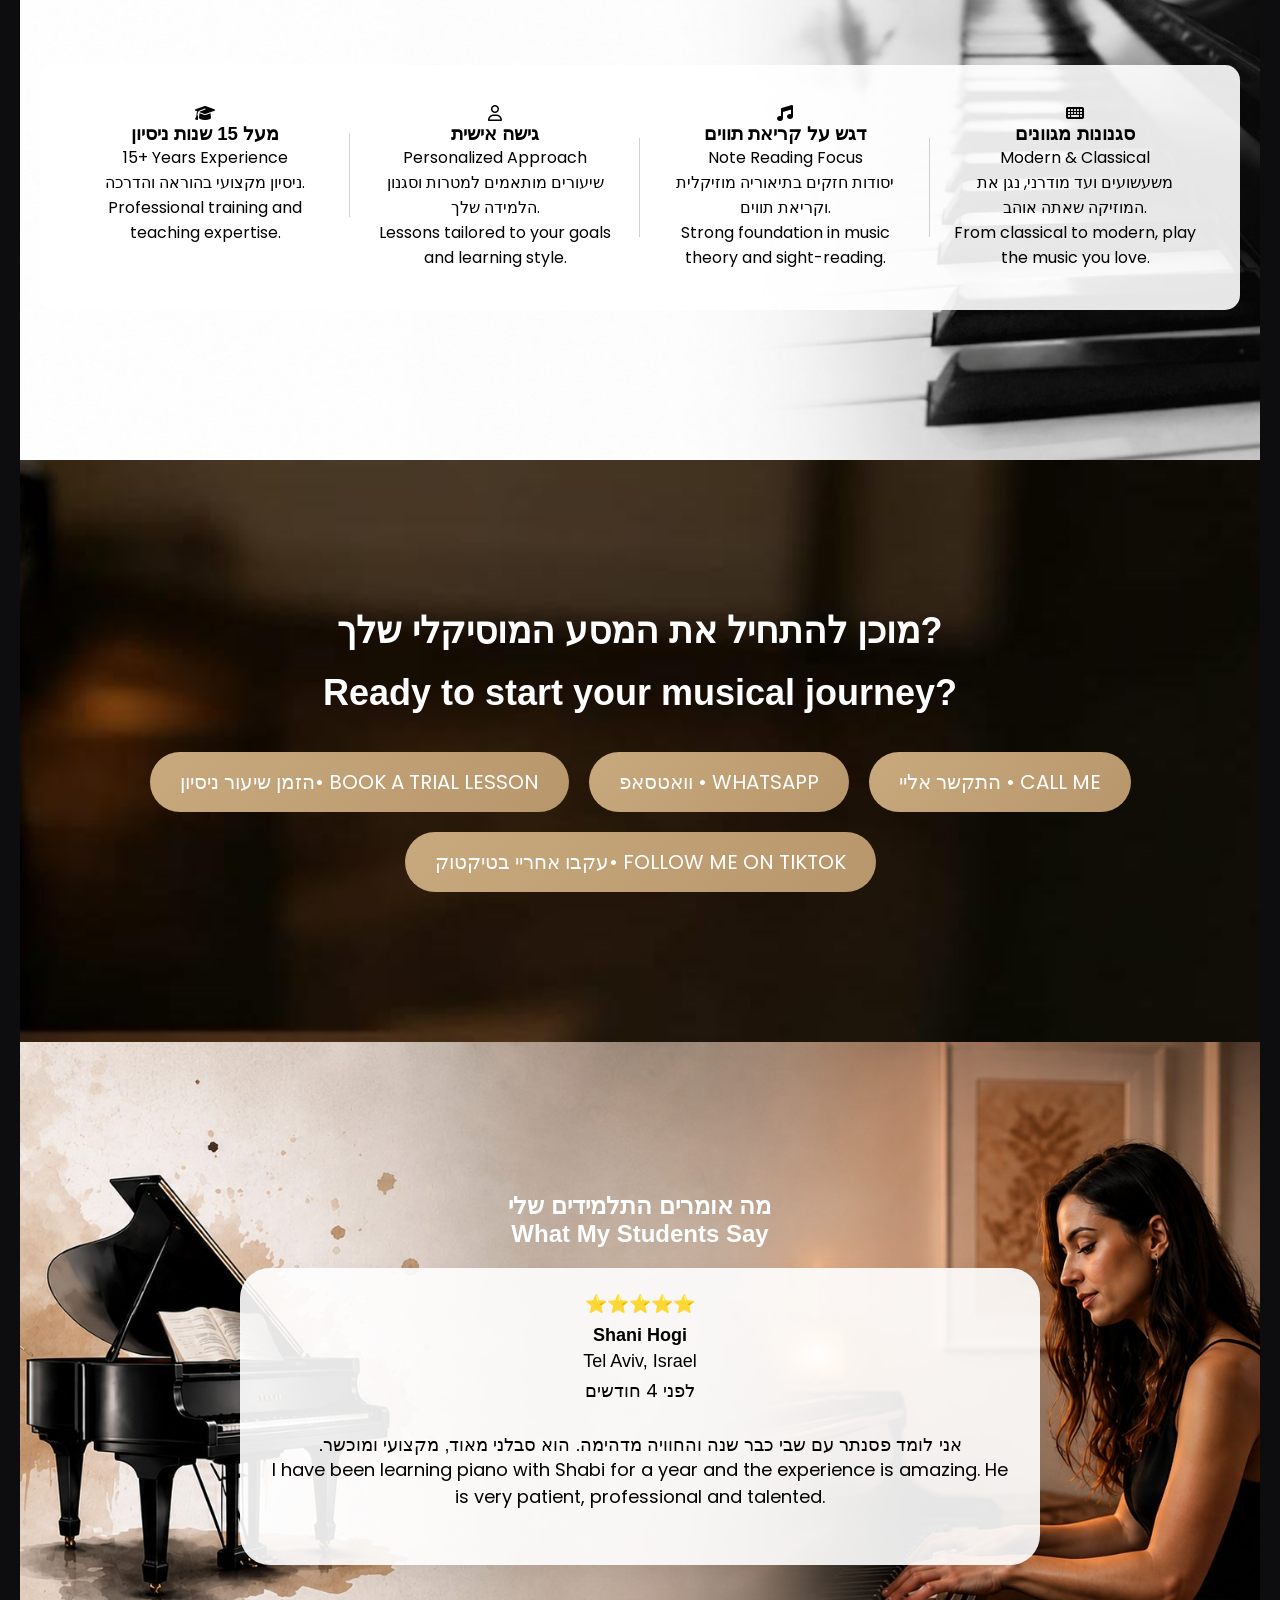
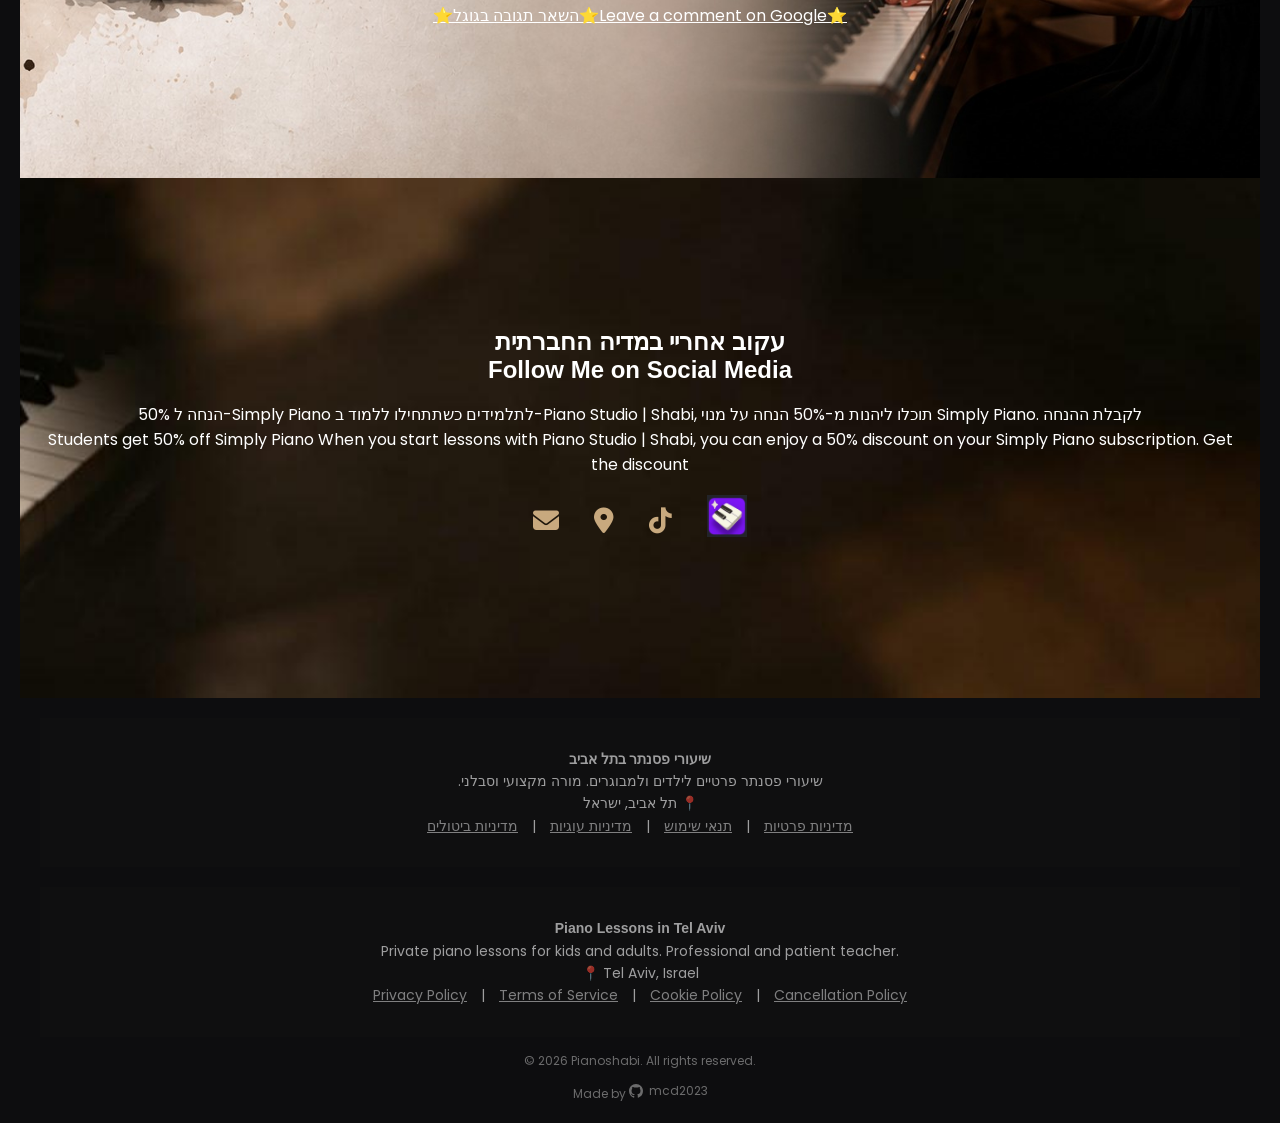
==== commit ac592dbd: "site update" ====
--- a/index.html
+++ b/index.html
@@ -48,9 +48,13 @@
     <a href="#lessons">שיעורים <span>LESSONS</span></a>
     <a href="#reviews">ביקורות <span>REVIEWS</span></a>
     <a href="#contact">צור קשר <span>CONTACT</span></a>
-    <a href="#" onclick="openWhatsApp()"><span>
-      הזמן שיעור ניסיון • BOOK A TRIAL LESSON </span></a>
+    
   </nav>  
+
+
+  <div>
+    <a href="#" onclick="openWhatsApp()"><button class="main-btn">
+      הזמן שיעור ניסיון • BOOK A TRIAL LESSON </button></a></div>
 
 
 </header>
--- a/style.css
+++ b/style.css
@@ -101,6 +101,10 @@
 
 .nav a.active {
   color: #c8a97e;
+}
+
+logo {
+  display : flex;
 }
 
 /* ========================= BUTTON ========================= */
@@ -572,6 +576,14 @@
   position: static;
   }
 
+  .nav {
+    display: none;
+  }
+
+  .logo {
+    display: none;
+  }
+
 
   body {
     background-color: #111; /* genel arka plan */
@@ -643,6 +655,14 @@
   header {
   position: static;
   
+  }
+
+  .nav {
+    display: none;
+  }
+
+  .logo {
+    display: none;
   }
 
   body {
